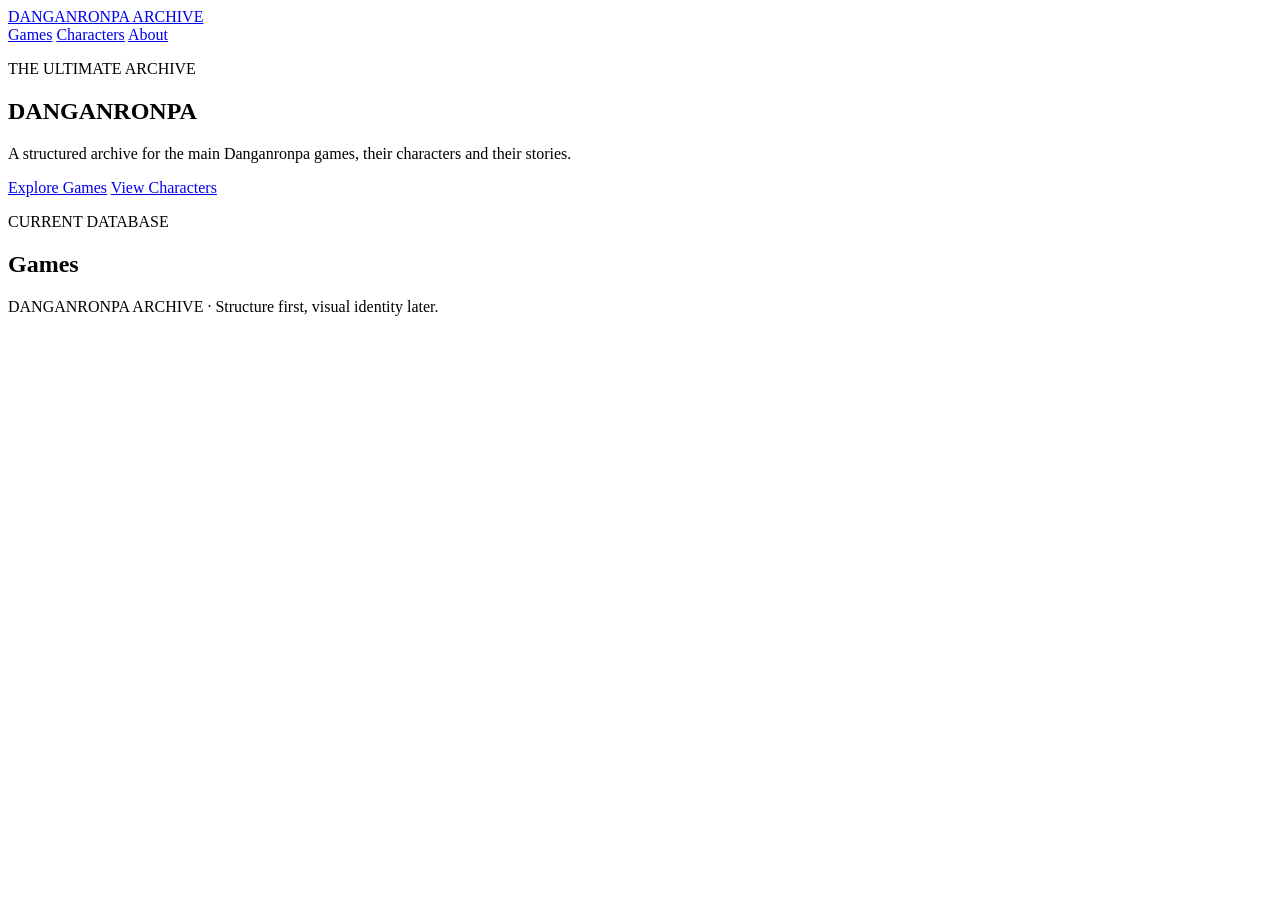
==== index.html @ 486ded21 "Build initial Danganronpa archive structure" ====
<!DOCTYPE html>
<html lang="en">
<head>
  <meta charset="UTF-8">
  <meta name="viewport" content="width=device-width, initial-scale=1.0">
  <meta name="description" content="Danganronpa archive — games, characters and story information.">
  <title>DANGANRONPA ARCHIVE</title>
  <link rel="stylesheet" href="assets/css/style.css">
</head>
<body>
  <header class="site-header">
    <a class="brand" href="index.html">DANGANRONPA <span>ARCHIVE</span></a>
    <nav>
      <a href="pages/games.html">Games</a>
      <a href="pages/characters.html">Characters</a>
      <a href="pages/about.html">About</a>
    </nav>
  </header>
  <main class="home">
    <section class="hero">
      <p class="eyebrow">THE ULTIMATE ARCHIVE</p>
      <h1>DANGANRONPA</h1>
      <p>A structured archive for the main Danganronpa games, their characters and their stories.</p>
      <div class="actions">
        <a class="button" href="pages/games.html">Explore Games</a>
        <a class="button button-secondary" href="pages/characters.html">View Characters</a>
      </div>
    </section>
    <section class="section">
      <div class="section-heading">
        <p class="eyebrow">CURRENT DATABASE</p>
        <h2>Games</h2>
      </div>
      <div id="game-list" class="card-grid"></div>
    </section>
  </main>
  <footer>DANGANRONPA ARCHIVE · Structure first, visual identity later.</footer>
  <script src="assets/js/app.js"></script>
</body>
</html>
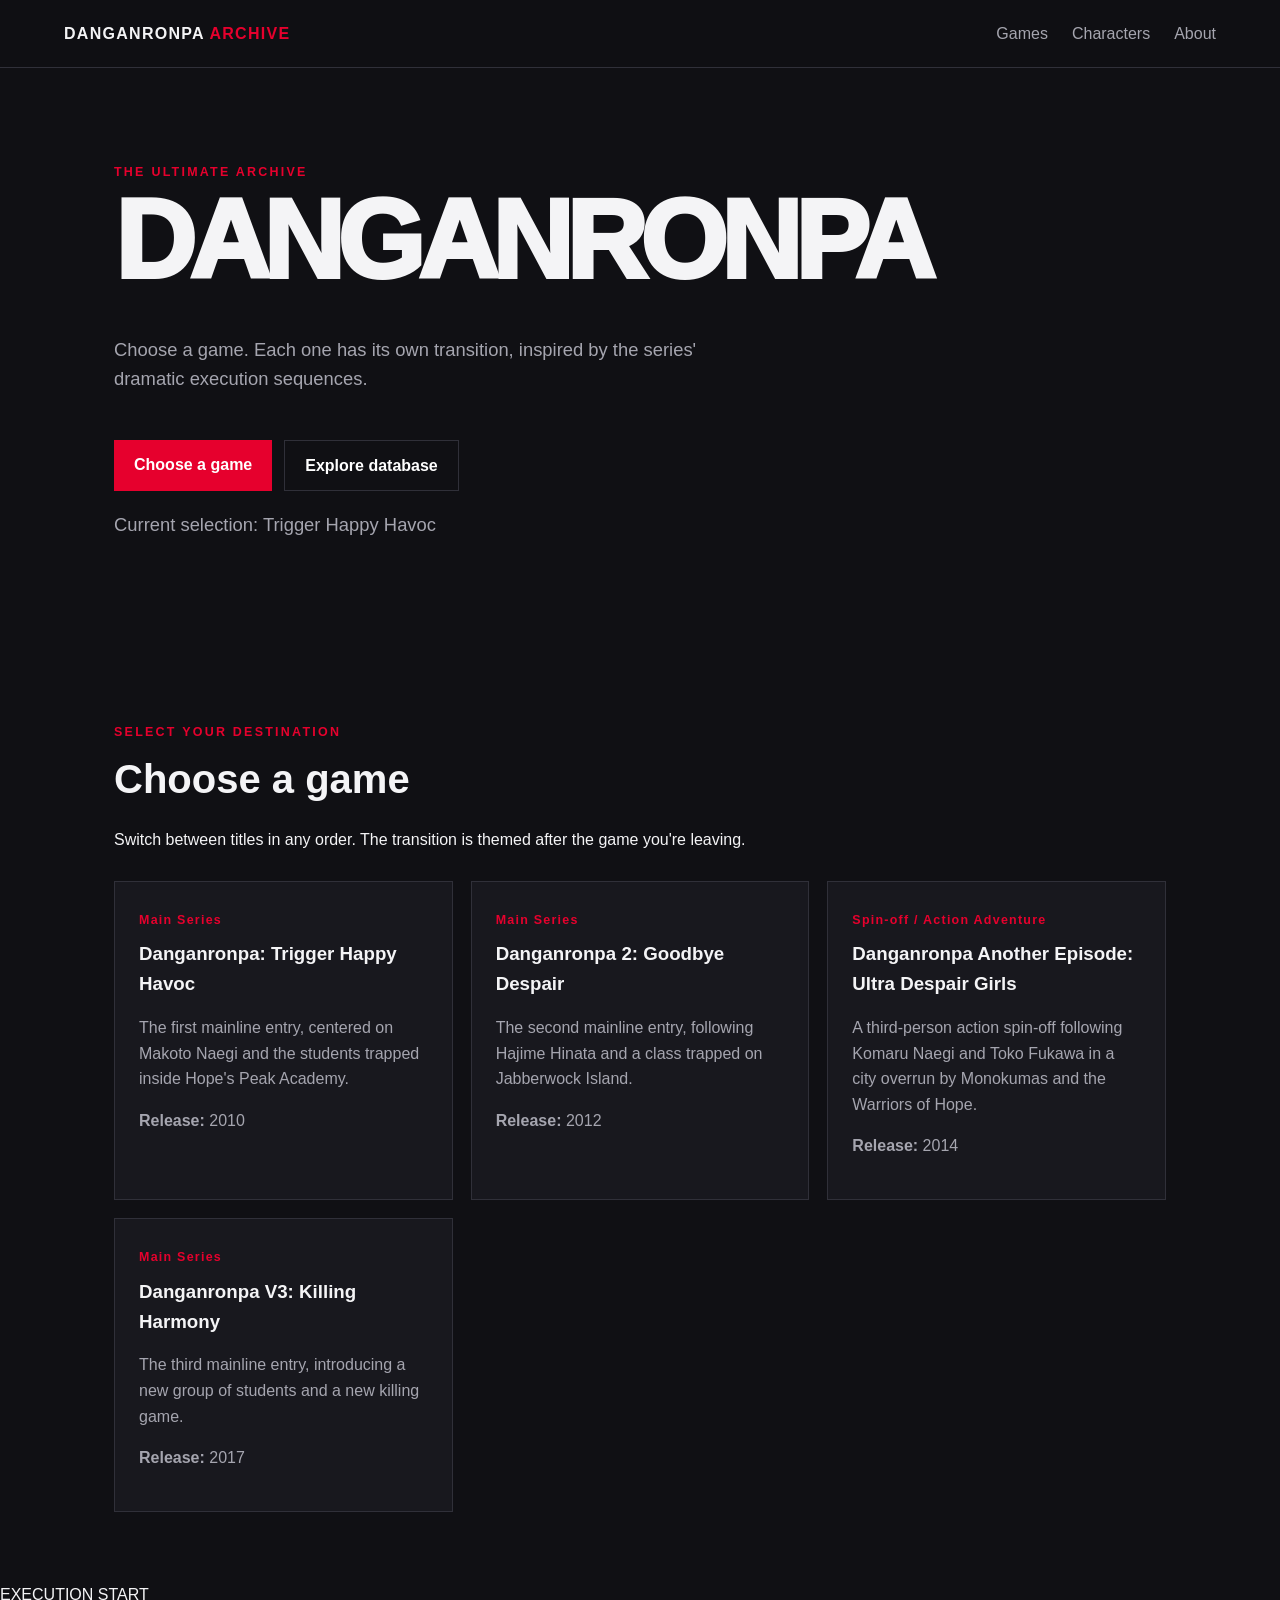
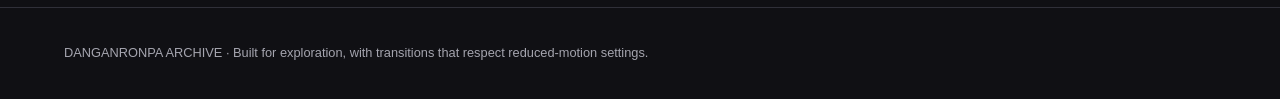
==== commit ed160234: "Add animated game transition stage" ====
--- a/index.html
+++ b/index.html
@@ -10,31 +10,37 @@
 <body>
   <header class="site-header">
     <a class="brand" href="index.html">DANGANRONPA <span>ARCHIVE</span></a>
-    <nav>
+    <nav aria-label="Main navigation">
       <a href="pages/games.html">Games</a>
       <a href="pages/characters.html">Characters</a>
       <a href="pages/about.html">About</a>
     </nav>
   </header>
   <main class="home">
-    <section class="hero">
-      <p class="eyebrow">THE ULTIMATE ARCHIVE</p>
-      <h1>DANGANRONPA</h1>
-      <p>A structured archive for the main Danganronpa games, their characters and their stories.</p>
+    <section class="hero" id="game-stage" aria-live="polite">
+      <p class="eyebrow" id="stage-eyebrow">THE ULTIMATE ARCHIVE</p>
+      <h1 id="stage-title">DANGANRONPA</h1>
+      <p id="stage-description">Choose a game. Each one has its own transition, inspired by the series' dramatic execution sequences.</p>
       <div class="actions">
-        <a class="button" href="pages/games.html">Explore Games</a>
-        <a class="button button-secondary" href="pages/characters.html">View Characters</a>
+        <a class="button" href="#game-selector">Choose a game</a>
+        <a class="button button-secondary" href="pages/games.html">Explore database</a>
       </div>
+      <p class="stage-hint" id="stage-hint">Current selection: Trigger Happy Havoc</p>
     </section>
-    <section class="section">
+    <section class="section" id="game-selector">
       <div class="section-heading">
-        <p class="eyebrow">CURRENT DATABASE</p>
-        <h2>Games</h2>
+        <p class="eyebrow">SELECT YOUR DESTINATION</p>
+        <h2>Choose a game</h2>
+        <p class="section-intro">Switch between titles in any order. The transition is themed after the game you're leaving.</p>
       </div>
       <div id="game-list" class="card-grid"></div>
     </section>
   </main>
-  <footer>DANGANRONPA ARCHIVE · Structure first, visual identity later.</footer>
+  <div class="transition-overlay" id="transition-overlay" aria-hidden="true">
+    <div class="transition-stamp" id="transition-stamp">EXECUTION START</div>
+    <div class="transition-fragments" aria-hidden="true"></div>
+  </div>
+  <footer>DANGANRONPA ARCHIVE · Built for exploration, with transitions that respect reduced-motion settings.</footer>
   <script src="assets/js/app.js"></script>
 </body>
 </html>
--- a/assets/css/style.css
+++ b/assets/css/style.css
@@ -0,0 +1 @@
+:root{--bg:#101014;--panel:#18181e;--text:#f4f4f6;--muted:#a5a5af;--accent:#e6002d;--border:#303039}*{box-sizing:border-box}body{margin:0;background:var(--bg);color:var(--text);font-family:Arial,Helvetica,sans-serif;line-height:1.6}.site-header{min-height:68px;padding:16px 5%;display:flex;align-items:center;justify-content:space-between;border-bottom:1px solid var(--border);position:sticky;top:0;background:rgba(16,16,20,.95);z-index:10}.brand{color:var(--text);font-weight:900;text-decoration:none;letter-spacing:.08em}.brand span{color:var(--accent)}nav{display:flex;gap:24px}nav a{color:var(--muted);text-decoration:none}nav a:hover{color:var(--text)}.home,.container{max-width:1180px;margin:auto;padding:0 5%}.hero{min-height:65vh;display:flex;flex-direction:column;justify-content:center;padding:80px 0}.hero h1,.page-heading h1{font-size:clamp(3rem,9vw,7rem);line-height:.9;margin:8px 0 24px;font-weight:950;letter-spacing:-.06em}.hero>p:not(.eyebrow){max-width:650px;color:var(--muted);font-size:1.15rem}.eyebrow{color:var(--accent);font-size:.78rem;font-weight:800;letter-spacing:.18em;margin:0}.actions{display:flex;gap:12px;flex-wrap:wrap;margin-top:28px}.button{display:inline-block;background:var(--accent);color:white;padding:12px 20px;text-decoration:none;font-weight:800}.button-secondary{background:transparent;border:1px solid var(--border)}.section{padding:70px 0}.section-heading{margin-bottom:28px}.section-heading h2{font-size:2.5rem;margin:4px 0}.page-heading{padding:90px 0 50px;border-bottom:1px solid var(--border);margin-bottom:40px}.page-heading p:last-child{max-width:700px;color:var(--muted)}.card-grid{display:grid;grid-template-columns:repeat(auto-fit,minmax(250px,1fr));gap:18px}.card{background:var(--panel);border:1px solid var(--border);padding:24px;min-height:190px}.card h3{margin:8px 0}.card .meta{color:var(--accent);font-size:.78rem;font-weight:800;letter-spacing:.1em}.card p{color:var(--muted)}footer{padding:35px 5%;border-top:1px solid var(--border);color:var(--muted);font-size:.8rem}@media(max-width:650px){.site-header{align-items:flex-start;gap:15px;flex-direction:column}nav{gap:15px}.hero{min-height:auto;padding:90px 0}.page-heading{padding-top:60px}}
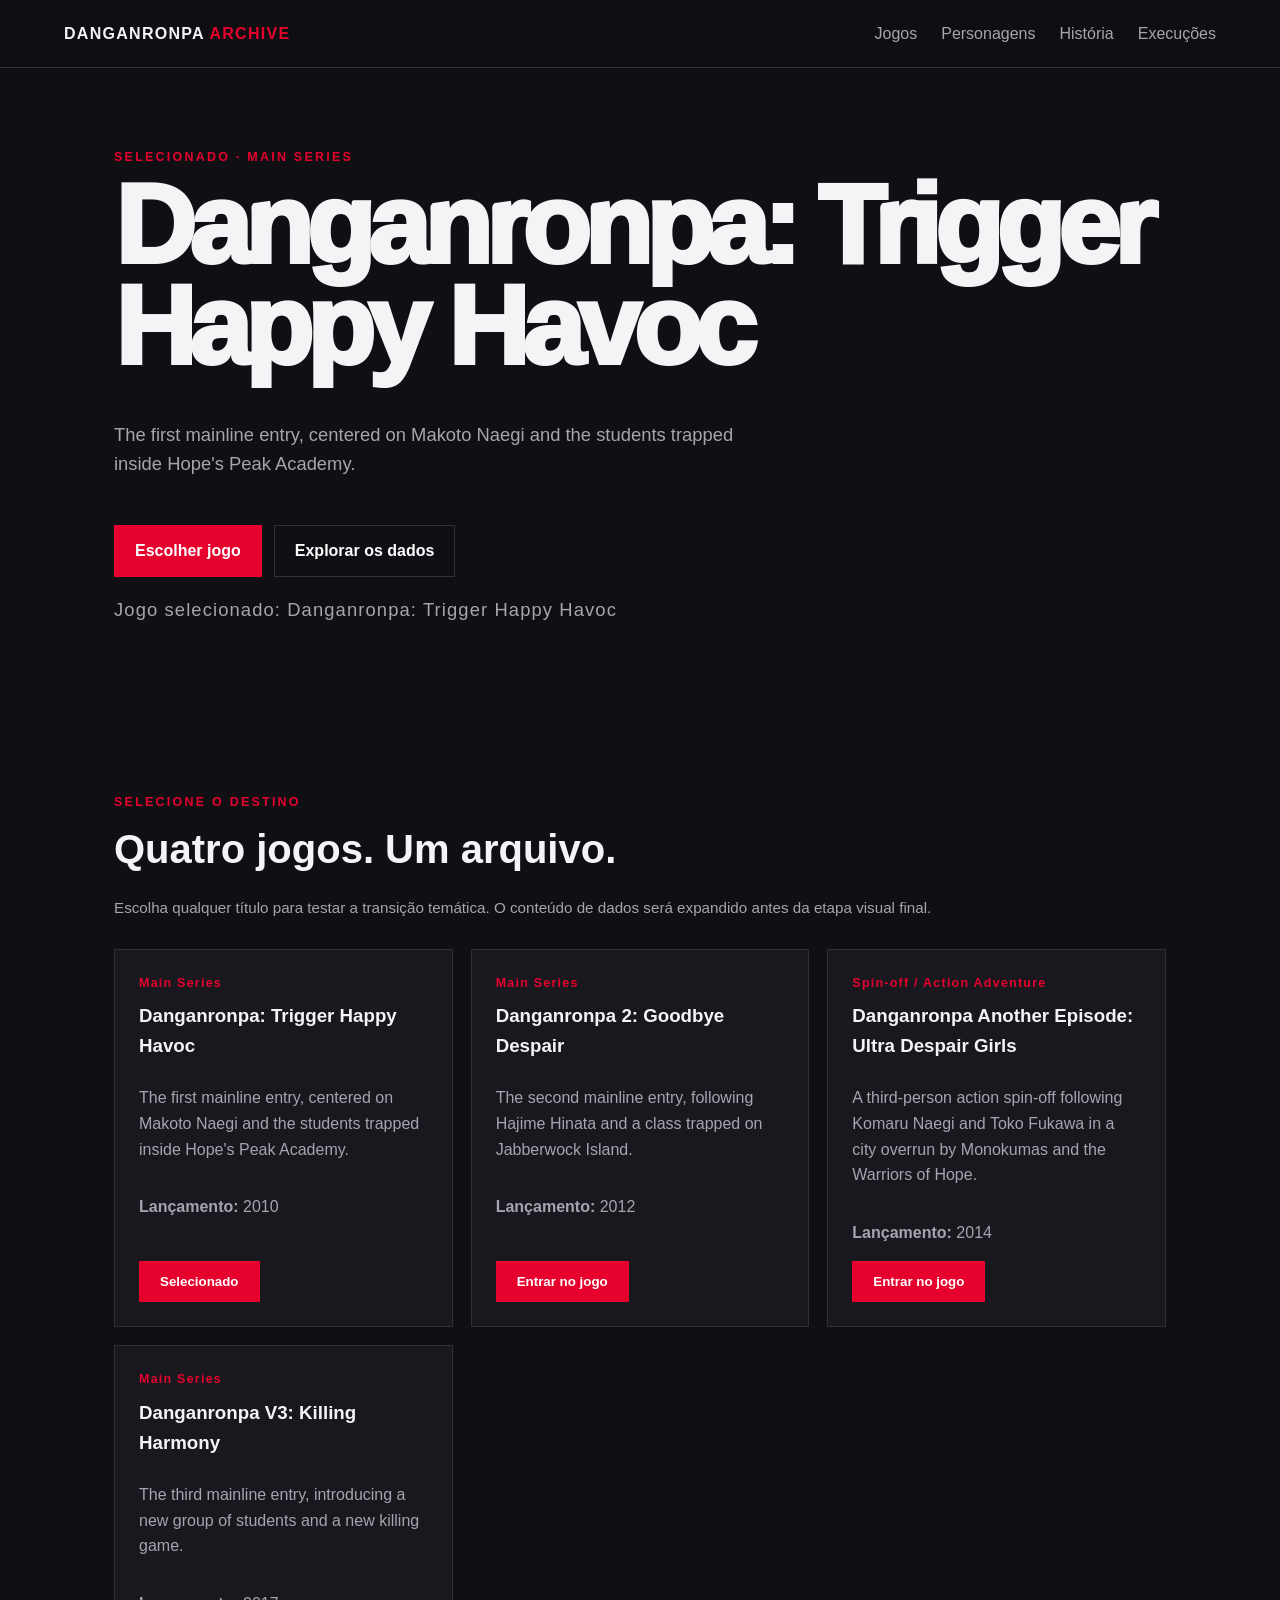
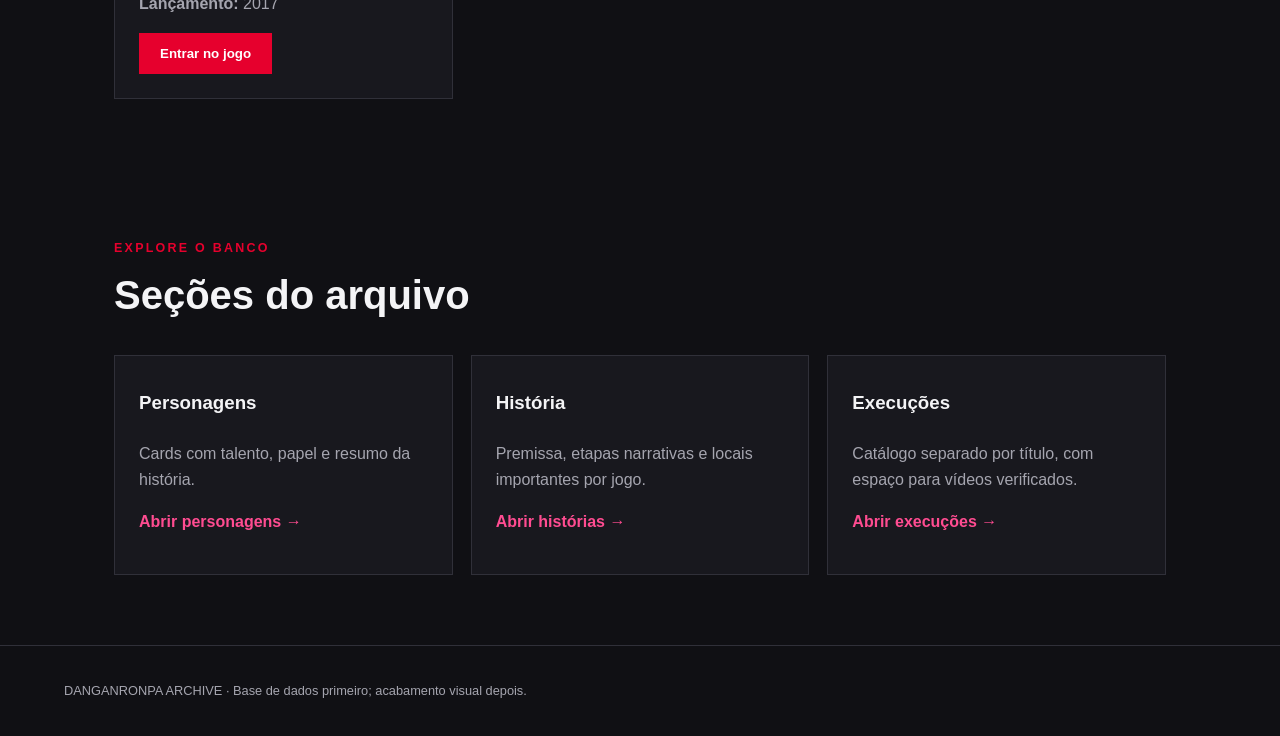
==== commit 5b25da79: "Connect four-game archive data pages" ====
--- a/index.html
+++ b/index.html
@@ -1,46 +1,6 @@
 <!DOCTYPE html>
-<html lang="en">
-<head>
-  <meta charset="UTF-8">
-  <meta name="viewport" content="width=device-width, initial-scale=1.0">
-  <meta name="description" content="Danganronpa archive — games, characters and story information.">
-  <title>DANGANRONPA ARCHIVE</title>
-  <link rel="stylesheet" href="assets/css/style.css">
-</head>
-<body>
-  <header class="site-header">
-    <a class="brand" href="index.html">DANGANRONPA <span>ARCHIVE</span></a>
-    <nav aria-label="Main navigation">
-      <a href="pages/games.html">Games</a>
-      <a href="pages/characters.html">Characters</a>
-      <a href="pages/about.html">About</a>
-    </nav>
-  </header>
-  <main class="home">
-    <section class="hero" id="game-stage" aria-live="polite">
-      <p class="eyebrow" id="stage-eyebrow">THE ULTIMATE ARCHIVE</p>
-      <h1 id="stage-title">DANGANRONPA</h1>
-      <p id="stage-description">Choose a game. Each one has its own transition, inspired by the series' dramatic execution sequences.</p>
-      <div class="actions">
-        <a class="button" href="#game-selector">Choose a game</a>
-        <a class="button button-secondary" href="pages/games.html">Explore database</a>
-      </div>
-      <p class="stage-hint" id="stage-hint">Current selection: Trigger Happy Havoc</p>
-    </section>
-    <section class="section" id="game-selector">
-      <div class="section-heading">
-        <p class="eyebrow">SELECT YOUR DESTINATION</p>
-        <h2>Choose a game</h2>
-        <p class="section-intro">Switch between titles in any order. The transition is themed after the game you're leaving.</p>
-      </div>
-      <div id="game-list" class="card-grid"></div>
-    </section>
-  </main>
-  <div class="transition-overlay" id="transition-overlay" aria-hidden="true">
-    <div class="transition-stamp" id="transition-stamp">EXECUTION START</div>
-    <div class="transition-fragments" aria-hidden="true"></div>
-  </div>
-  <footer>DANGANRONPA ARCHIVE · Built for exploration, with transitions that respect reduced-motion settings.</footer>
-  <script src="assets/js/app.js"></script>
-</body>
-</html>+<html lang="pt-BR">
+<head><meta charset="UTF-8"><meta name="viewport" content="width=device-width, initial-scale=1.0"><meta name="description" content="Arquivo de Danganronpa: jogos, personagens, histórias e execuções."><title>DANGANRONPA ARCHIVE</title><link rel="stylesheet" href="assets/css/style.css"></head>
+<body data-base=""><header class="site-header"><a class="brand" href="index.html">DANGANRONPA <span>ARCHIVE</span></a><nav aria-label="Navegação principal"><a href="pages/games.html">Jogos</a><a href="pages/characters.html">Personagens</a><a href="pages/story.html">História</a><a href="pages/executions.html">Execuções</a></nav></header>
+<main class="home"><section class="hero" id="game-stage" aria-live="polite"><p class="eyebrow" id="stage-eyebrow">O ARQUIVO DEFINITIVO</p><h1 id="stage-title">DANGANRONPA</h1><p id="stage-description">Escolha um jogo e explore os personagens, a história e as execuções dos quatro títulos do arquivo.</p><div class="actions"><a class="button" href="#game-selector">Escolher jogo</a><a class="button button-secondary" href="pages/games.html">Explorar os dados</a></div><p class="stage-hint" id="stage-hint">Jogo selecionado: Trigger Happy Havoc</p></section><section class="section" id="game-selector"><div class="section-heading"><p class="eyebrow">SELECIONE O DESTINO</p><h2>Quatro jogos. Um arquivo.</h2><p class="section-intro">Escolha qualquer título para testar a transição temática. O conteúdo de dados será expandido antes da etapa visual final.</p></div><div id="game-list" class="card-grid"></div></section><section class="section"><div class="section-heading"><p class="eyebrow">EXPLORE O BANCO</p><h2>Seções do arquivo</h2></div><div class="card-grid"><article class="card"><h3>Personagens</h3><p>Cards com talento, papel e resumo da história.</p><a class="text-link" href="pages/characters.html">Abrir personagens →</a></article><article class="card"><h3>História</h3><p>Premissa, etapas narrativas e locais importantes por jogo.</p><a class="text-link" href="pages/story.html">Abrir histórias →</a></article><article class="card"><h3>Execuções</h3><p>Catálogo separado por título, com espaço para vídeos verificados.</p><a class="text-link" href="pages/executions.html">Abrir execuções →</a></article></div></section></main>
+<div class="transition-overlay" id="transition-overlay" aria-hidden="true"><div class="transition-stamp" id="transition-stamp">EXECUTION START</div><div class="transition-fragments" aria-hidden="true"></div></div><footer>DANGANRONPA ARCHIVE · Base de dados primeiro; acabamento visual depois.</footer><script src="assets/js/app.js"></script></body></html>
--- a/assets/css/style.css
+++ b/assets/css/style.css
@@ -1 +1,4 @@
-:root{--bg:#101014;--panel:#18181e;--text:#f4f4f6;--muted:#a5a5af;--accent:#e6002d;--border:#303039}*{box-sizing:border-box}body{margin:0;background:var(--bg);color:var(--text);font-family:Arial,Helvetica,sans-serif;line-height:1.6}.site-header{min-height:68px;padding:16px 5%;display:flex;align-items:center;justify-content:space-between;border-bottom:1px solid var(--border);position:sticky;top:0;background:rgba(16,16,20,.95);z-index:10}.brand{color:var(--text);font-weight:900;text-decoration:none;letter-spacing:.08em}.brand span{color:var(--accent)}nav{display:flex;gap:24px}nav a{color:var(--muted);text-decoration:none}nav a:hover{color:var(--text)}.home,.container{max-width:1180px;margin:auto;padding:0 5%}.hero{min-height:65vh;display:flex;flex-direction:column;justify-content:center;padding:80px 0}.hero h1,.page-heading h1{font-size:clamp(3rem,9vw,7rem);line-height:.9;margin:8px 0 24px;font-weight:950;letter-spacing:-.06em}.hero>p:not(.eyebrow){max-width:650px;color:var(--muted);font-size:1.15rem}.eyebrow{color:var(--accent);font-size:.78rem;font-weight:800;letter-spacing:.18em;margin:0}.actions{display:flex;gap:12px;flex-wrap:wrap;margin-top:28px}.button{display:inline-block;background:var(--accent);color:white;padding:12px 20px;text-decoration:none;font-weight:800}.button-secondary{background:transparent;border:1px solid var(--border)}.section{padding:70px 0}.section-heading{margin-bottom:28px}.section-heading h2{font-size:2.5rem;margin:4px 0}.page-heading{padding:90px 0 50px;border-bottom:1px solid var(--border);margin-bottom:40px}.page-heading p:last-child{max-width:700px;color:var(--muted)}.card-grid{display:grid;grid-template-columns:repeat(auto-fit,minmax(250px,1fr));gap:18px}.card{background:var(--panel);border:1px solid var(--border);padding:24px;min-height:190px}.card h3{margin:8px 0}.card .meta{color:var(--accent);font-size:.78rem;font-weight:800;letter-spacing:.1em}.card p{color:var(--muted)}footer{padding:35px 5%;border-top:1px solid var(--border);color:var(--muted);font-size:.8rem}@media(max-width:650px){.site-header{align-items:flex-start;gap:15px;flex-direction:column}nav{gap:15px}.hero{min-height:auto;padding:90px 0}.page-heading{padding-top:60px}}+:root{--bg:#101014;--panel:#18181e;--text:#f4f4f6;--muted:#a5a5af;--accent:#e6002d;--border:#303039;--pink:#ff4c91;--cyan:#67e8f9}*{box-sizing:border-box}html{scroll-behavior:smooth}body{margin:0;background:var(--bg);color:var(--text);font-family:Arial,Helvetica,sans-serif;line-height:1.6;overflow-x:hidden}.site-header{min-height:68px;padding:16px 5%;display:flex;align-items:center;justify-content:space-between;border-bottom:1px solid var(--border);position:sticky;top:0;background:rgba(16,16,20,.95);z-index:10;backdrop-filter:blur(12px)}.brand{color:var(--text);font-weight:900;text-decoration:none;letter-spacing:.08em}.brand span{color:var(--accent)}nav{display:flex;gap:24px}nav a{color:var(--muted);text-decoration:none}nav a:hover{color:var(--text)}.home,.container{max-width:1180px;margin:auto;padding:0 5%}.hero{min-height:65vh;display:flex;flex-direction:column;justify-content:center;padding:80px 0;position:relative;transform-origin:center;will-change:transform,opacity,filter}.hero h1,.page-heading h1{font-size:clamp(3rem,9vw,7rem);line-height:.9;margin:8px 0 24px;font-weight:950;letter-spacing:-.06em}.hero>p:not(.eyebrow){max-width:650px;color:var(--muted);font-size:1.15rem}.eyebrow{color:var(--accent);font-size:.78rem;font-weight:800;letter-spacing:.18em;margin:0}.actions{display:flex;gap:12px;flex-wrap:wrap;margin-top:28px}.button{display:inline-block;background:var(--accent);color:white;padding:12px 20px;text-decoration:none;font-weight:800;border:1px solid transparent;cursor:pointer}.button:hover{filter:brightness(1.15);transform:translateY(-1px)}.button-secondary{background:transparent;border-color:var(--border)}.section{padding:70px 0}.section-heading{margin-bottom:28px}.section-heading h2{font-size:2.5rem;margin:4px 0}.section-intro,.stage-hint{color:var(--muted);font-size:.95rem}.stage-hint{font-size:.8rem;letter-spacing:.06em}.card-grid{display:grid;grid-template-columns:repeat(auto-fit,minmax(250px,1fr));gap:18px}.card{background:var(--panel);border:1px solid var(--border);padding:24px;min-height:220px;display:flex;flex-direction:column;align-items:flex-start;transition:border-color .2s,transform .2s}.card:hover{border-color:var(--accent);transform:translateY(-3px)}.card h3{margin:8px 0}.card .meta{color:var(--accent);font-size:.78rem;font-weight:800;letter-spacing:.1em}.card p{color:var(--muted)}.card .card-action{margin-top:auto}.page-heading{padding:90px 0 50px;border-bottom:1px solid var(--border);margin-bottom:40px}.page-heading p:last-child{max-width:700px;color:var(--muted)}footer{padding:35px 5%;border-top:1px solid var(--border);color:var(--muted);font-size:.8rem}.transition-overlay{position:fixed;inset:0;z-index:1000;display:grid;place-items:center;background:#09090c;opacity:0;visibility:hidden;pointer-events:none;overflow:hidden}.transition-overlay.is-active{visibility:visible;pointer-events:auto;animation:overlay-in .22s ease-out forwards}.transition-stamp{position:relative;z-index:2;color:#fff;font-size:clamp(1.5rem,6vw,4.8rem);font-weight:1000;letter-spacing:.08em;text-align:center;text-transform:uppercase;text-shadow:5px 5px 0 var(--accent);padding:1rem}.transition-fragments{position:absolute;inset:-10%;opacity:.7;background:repeating-linear-gradient(135deg,transparent 0 28px,rgba(230,0,45,.5) 29px 32px,transparent 33px 55px)}.transition-overlay.effect-crush{background:repeating-linear-gradient(0deg,#09090c 0 12%,#d9002b 12.5% 13%,#09090c 13.5% 30%)}.effect-crush .transition-stamp{animation:stamp-pulse .5s steps(2,end) infinite}.effect-crush .transition-fragments{animation:crush-bars .85s cubic-bezier(.7,0,.9,.2) forwards}.effect-explode{background:radial-gradient(circle at center,#fff 0,#ffcfdf 4%,#e6002d 12%,#09090c 48%)}.effect-explode .transition-stamp{animation:flash-stamp .65s steps(2,end) infinite}.effect-explode .transition-fragments{background:radial-gradient(circle at 20% 25%,#fff 0 2px,transparent 4px),radial-gradient(circle at 75% 40%,#ff4c91 0 4px,transparent 7px),radial-gradient(circle at 55% 75%,#fff 0 3px,transparent 6px);background-size:90px 90px,130px 130px,70px 70px;animation:burst .9s ease-in forwards}.effect-glitch{background:#101014;animation:glitch-bg .12s steps(2,end) infinite}.effect-glitch .transition-stamp{color:var(--cyan);text-shadow:5px 0 var(--accent),-5px 0 #fff;animation:glitch-text .14s steps(2,end) infinite}.effect-glitch .transition-fragments{background:repeating-linear-gradient(0deg,transparent 0 7px,rgba(103,232,249,.45) 8px 10px,transparent 11px 19px);animation:glitch-scan .7s linear forwards}.effect-shatter{background:#f4f4f6}.effect-shatter .transition-stamp{color:#101014;text-shadow:5px 5px 0 var(--pink);animation:shatter-stamp .75s ease-in forwards}.effect-shatter .transition-fragments{background:linear-gradient(35deg,transparent 48%,#101014 49% 50%,transparent 51%),linear-gradient(145deg,transparent 48%,#e6002d 49% 50%,transparent 51%);background-size:70px 70px,95px 95px;animation:shatter-lines .75s ease-in forwards}.is-leaving-crush{animation:stage-crush .7s cubic-bezier(.8,0,.95,.4) forwards}.is-leaving-explode{animation:stage-explode .65s ease-in forwards}.is-leaving-glitch{animation:stage-glitch .55s steps(5,end) forwards}.is-leaving-shatter{animation:stage-shatter .65s ease-in forwards}@keyframes overlay-in{to{opacity:1}}@keyframes stamp-pulse{50%{transform:scaleX(1.08);filter:contrast(2)}}@keyframes crush-bars{to{transform:scaleY(.02);filter:contrast(3);opacity:.15}}@keyframes burst{to{transform:scale(2.4) rotate(25deg);opacity:0}}@keyframes flash-stamp{50%{opacity:.15;transform:scale(1.12)}}@keyframes glitch-bg{50%{background:#21000a;transform:translateX(3px)}}@keyframes glitch-text{50%{transform:translateX(-8px) skewX(15deg);opacity:.55}}@keyframes glitch-scan{to{transform:translateY(100%);opacity:0}}@keyframes shatter-stamp{to{transform:scale(1.8) rotate(-8deg);opacity:0;filter:blur(8px)}}@keyframes shatter-lines{to{transform:scale(1.8) rotate(10deg);opacity:0}}@keyframes stage-crush{to{transform:scaleY(.02);opacity:0;filter:contrast(3)}}@keyframes stage-explode{to{transform:scale(1.15) rotate(2deg);opacity:0;filter:brightness(4) blur(8px)}}@keyframes stage-glitch{to{transform:translateX(30px) skewX(12deg);opacity:0;filter:hue-rotate(90deg)}}@keyframes stage-shatter{to{transform:scale(.92) rotate(-2deg);opacity:0;filter:blur(10px) contrast(2)}}@media(prefers-reduced-motion:reduce){html{scroll-behavior:auto}*,*::before,*::after{animation-duration:.01ms!important;animation-iteration-count:1!important;transition-duration:.01ms!important}}@media(max-width:650px){.site-header{align-items:flex-start;gap:15px;flex-direction:column}nav{gap:15px;flex-wrap:wrap}.hero{min-height:auto;padding:90px 0}.page-heading{padding-top:60px}.card{min-height:0}}
+/* Estrutura de dados: cards, história e execuções */
+.filter-row{display:flex;flex-wrap:wrap;gap:8px;margin:0 0 24px}.filter-row .button{font-size:.86rem}.filter-row .is-selected{outline:2px solid var(--pink);outline-offset:2px}
+.character-card{position:relative;overflow:hidden}.character-art-placeholder{width:74px;height:74px;display:grid;place-items:center;margin-bottom:16px;border:1px solid var(--accent);background:linear-gradient(135deg,#29000b,#24242d);color:white;font-size:1.45rem;font-weight:900;letter-spacing:.08em}.character-card .talent{margin-top:0}.character-card details{margin-top:auto;padding-top:12px;width:100%;color:var(--text)}.character-card summary{cursor:pointer;color:var(--pink);font-weight:700}.spoiler-note,.media-pending{padding:10px 12px;border-left:3px solid var(--pink);background:#21151c;color:#d6c5ce!important;font-size:.88rem}.stack-list{display:grid;gap:26px;padding-bottom:70px}.data-section{padding:30px 0 38px;border-bottom:1px solid var(--border);scroll-margin-top:100px}.data-section h2{font-size:clamp(1.7rem,4vw,2.6rem);margin:8px 0 16px}.data-section>p{max-width:850px;color:var(--muted)}.story-premise{font-size:1.08rem;color:var(--text)!important}.chapter-grid,.execution-grid{display:grid;grid-template-columns:repeat(auto-fit,minmax(220px,1fr));gap:14px;margin:18px 0 28px}.chapter-card{padding:20px;background:var(--panel);border:1px solid var(--border)}.chapter-card h3,.chapter-card h4{margin:8px 0}.chapter-card p{color:var(--muted)}.location-list{display:flex;flex-wrap:wrap;gap:8px 28px;color:var(--muted)}.text-link,.card-links a{color:var(--pink);font-weight:700;text-decoration:none}.text-link:hover,.card-links a:hover{text-decoration:underline}.load-error{padding:18px;border:1px solid var(--accent);color:#fff}.execution-card{min-height:230px}.media-pending{margin-top:auto}
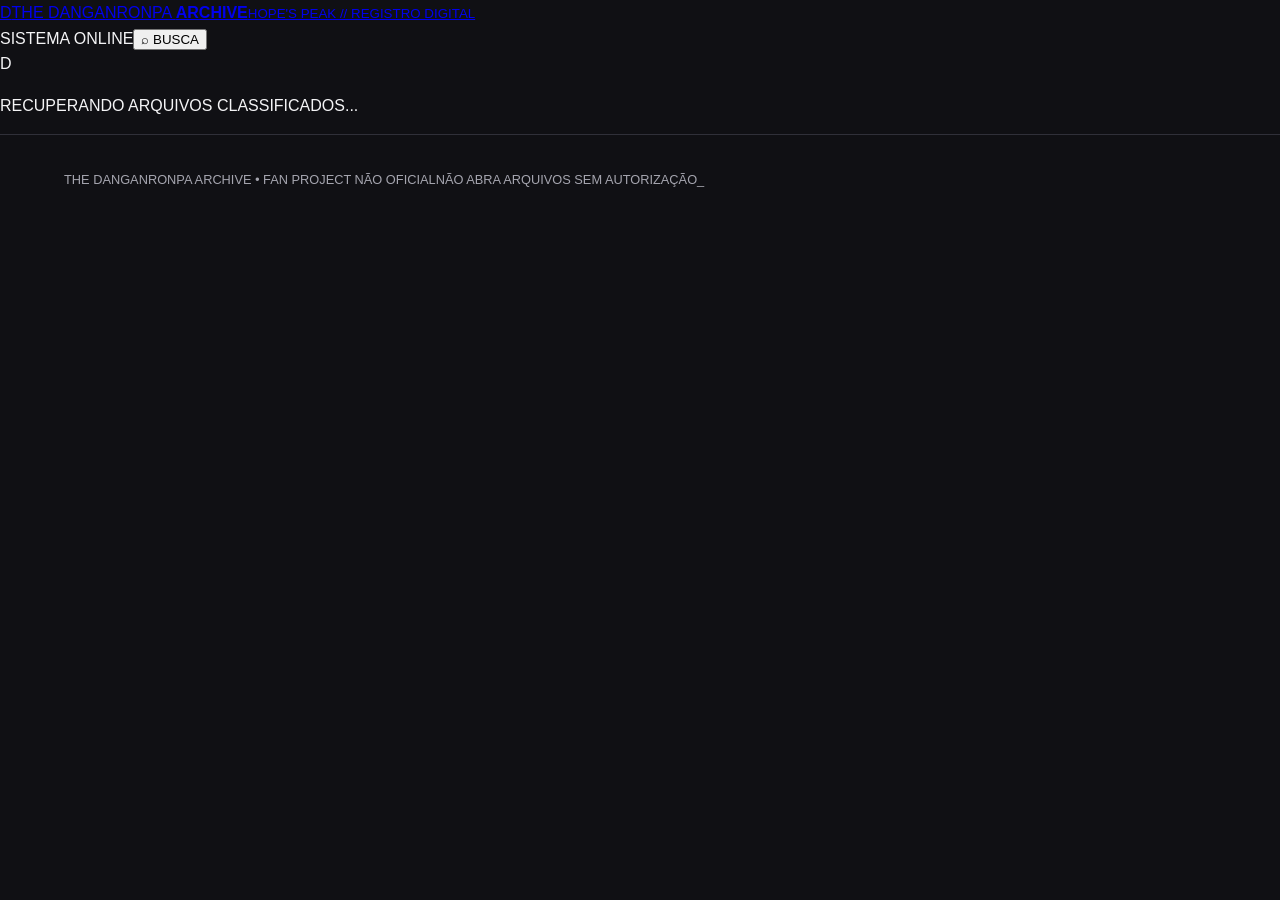
==== commit faa24ab3: "Rebuild Danganronpa Archive experience" ====
--- a/index.html
+++ b/index.html
@@ -1,6 +1,3 @@
-<!DOCTYPE html>
-<html lang="pt-BR">
-<head><meta charset="UTF-8"><meta name="viewport" content="width=device-width, initial-scale=1.0"><meta name="description" content="Arquivo de Danganronpa: jogos, personagens, histórias e execuções."><title>DANGANRONPA ARCHIVE</title><link rel="stylesheet" href="assets/css/style.css"></head>
-<body data-base=""><header class="site-header"><a class="brand" href="index.html">DANGANRONPA <span>ARCHIVE</span></a><nav aria-label="Navegação principal"><a href="pages/games.html">Jogos</a><a href="pages/characters.html">Personagens</a><a href="pages/story.html">História</a><a href="pages/executions.html">Execuções</a></nav></header>
-<main class="home"><section class="hero" id="game-stage" aria-live="polite"><p class="eyebrow" id="stage-eyebrow">O ARQUIVO DEFINITIVO</p><h1 id="stage-title">DANGANRONPA</h1><p id="stage-description">Escolha um jogo e explore os personagens, a história e as execuções dos quatro títulos do arquivo.</p><div class="actions"><a class="button" href="#game-selector">Escolher jogo</a><a class="button button-secondary" href="pages/games.html">Explorar os dados</a></div><p class="stage-hint" id="stage-hint">Jogo selecionado: Trigger Happy Havoc</p></section><section class="section" id="game-selector"><div class="section-heading"><p class="eyebrow">SELECIONE O DESTINO</p><h2>Quatro jogos. Um arquivo.</h2><p class="section-intro">Escolha qualquer título para testar a transição temática. O conteúdo de dados será expandido antes da etapa visual final.</p></div><div id="game-list" class="card-grid"></div></section><section class="section"><div class="section-heading"><p class="eyebrow">EXPLORE O BANCO</p><h2>Seções do arquivo</h2></div><div class="card-grid"><article class="card"><h3>Personagens</h3><p>Cards com talento, papel e resumo da história.</p><a class="text-link" href="pages/characters.html">Abrir personagens →</a></article><article class="card"><h3>História</h3><p>Premissa, etapas narrativas e locais importantes por jogo.</p><a class="text-link" href="pages/story.html">Abrir histórias →</a></article><article class="card"><h3>Execuções</h3><p>Catálogo separado por título, com espaço para vídeos verificados.</p><a class="text-link" href="pages/executions.html">Abrir execuções →</a></article></div></section></main>
-<div class="transition-overlay" id="transition-overlay" aria-hidden="true"><div class="transition-stamp" id="transition-stamp">EXECUTION START</div><div class="transition-fragments" aria-hidden="true"></div></div><footer>DANGANRONPA ARCHIVE · Base de dados primeiro; acabamento visual depois.</footer><script src="assets/js/app.js"></script></body></html>+<!doctype html>
+<html lang="pt-BR"><head><meta charset="utf-8"><meta name="viewport" content="width=device-width,initial-scale=1"><meta name="theme-color" content="#111116"><meta name="description" content="Entre no arquivo confidencial de Danganronpa. Explore jogos, personagens e casos."><title>THE DANGANRONPA ARCHIVE</title><link rel="preconnect" href="https://fonts.googleapis.com"><link href="https://fonts.googleapis.com/css2?family=Barlow+Condensed:wght@500;600;700;800;900&family=IBM+Plex+Mono:wght@400;500;600&family=Inter:wght@400;500;600;700;800&display=swap" rel="stylesheet"><link rel="stylesheet" href="assets/css/style.css"><script defer src="assets/js/app.js"></script></head>
+<body><div class="scanlines" aria-hidden="true"></div><header class="topbar"><a class="wordmark" href="#home"><span class="wordmark-symbol">D</span><span>THE DANGANRONPA <b>ARCHIVE</b><small>HOPE'S PEAK // REGISTRO DIGITAL</small></span></a><div class="topbar-right"><span class="status-dot"></span><span class="mono status-label">SISTEMA ONLINE</span><button id="global-search-open" class="icon-button" aria-label="Abrir busca global">⌕ <span>BUSCA</span></button></div></header><main id="app" tabindex="-1"><section class="loading-screen"><span class="loader-mark">D</span><p class="mono">RECUPERANDO ARQUIVOS CLASSIFICADOS...</p></section></main><footer class="site-footer"><span>THE DANGANRONPA ARCHIVE <i>•</i> FAN PROJECT NÃO OFICIAL</span><span class="mono">NÃO ABRA ARQUIVOS SEM AUTORIZAÇÃO_</span></footer><dialog id="search-dialog" class="search-dialog"><form method="dialog" class="search-head"><label for="global-search" class="mono">PESQUISA NO ARQUIVO</label><button class="icon-button close-dialog" aria-label="Fechar busca">✕</button></form><input id="global-search" type="search" placeholder="Nome, talento, jogo, palavra-chave..." autocomplete="off"><div id="search-results" class="search-results"><p class="muted">Digite para localizar arquivos.</p></div></dialog><dialog id="detail-dialog" class="detail-dialog"><button class="icon-button detail-close" aria-label="Fechar dossiê">✕</button><div id="detail-content"></div></dialog></body></html>
--- a/assets/css/style.css
+++ b/assets/css/style.css
@@ -2,3 +2,10 @@
 /* Estrutura de dados: cards, história e execuções */
 .filter-row{display:flex;flex-wrap:wrap;gap:8px;margin:0 0 24px}.filter-row .button{font-size:.86rem}.filter-row .is-selected{outline:2px solid var(--pink);outline-offset:2px}
 .character-card{position:relative;overflow:hidden}.character-art-placeholder{width:74px;height:74px;display:grid;place-items:center;margin-bottom:16px;border:1px solid var(--accent);background:linear-gradient(135deg,#29000b,#24242d);color:white;font-size:1.45rem;font-weight:900;letter-spacing:.08em}.character-card .talent{margin-top:0}.character-card details{margin-top:auto;padding-top:12px;width:100%;color:var(--text)}.character-card summary{cursor:pointer;color:var(--pink);font-weight:700}.spoiler-note,.media-pending{padding:10px 12px;border-left:3px solid var(--pink);background:#21151c;color:#d6c5ce!important;font-size:.88rem}.stack-list{display:grid;gap:26px;padding-bottom:70px}.data-section{padding:30px 0 38px;border-bottom:1px solid var(--border);scroll-margin-top:100px}.data-section h2{font-size:clamp(1.7rem,4vw,2.6rem);margin:8px 0 16px}.data-section>p{max-width:850px;color:var(--muted)}.story-premise{font-size:1.08rem;color:var(--text)!important}.chapter-grid,.execution-grid{display:grid;grid-template-columns:repeat(auto-fit,minmax(220px,1fr));gap:14px;margin:18px 0 28px}.chapter-card{padding:20px;background:var(--panel);border:1px solid var(--border)}.chapter-card h3,.chapter-card h4{margin:8px 0}.chapter-card p{color:var(--muted)}.location-list{display:flex;flex-wrap:wrap;gap:8px 28px;color:var(--muted)}.text-link,.card-links a{color:var(--pink);font-weight:700;text-decoration:none}.text-link:hover,.card-links a:hover{text-decoration:underline}.load-error{padding:18px;border:1px solid var(--accent);color:#fff}.execution-card{min-height:230px}.media-pending{margin-top:auto}
+
+/* Character portrait backgrounds */
+.character-art{height:260px;position:relative;display:flex;align-items:flex-end;justify-content:flex-start;background-color:#22222b;background-size:cover;background-position:center 18%;border-radius:10px 10px 0 0;overflow:hidden;margin:-1px -1px 14px}
+.character-art-placeholder{position:absolute;left:12px;bottom:10px;font-size:1.25rem;font-weight:900;color:#fff;text-shadow:0 2px 8px #000,0 0 3px #000;background:rgba(15,15,20,.62);border:1px solid rgba(255,255,255,.22);border-radius:8px;padding:4px 9px}
+.character-card{overflow:hidden;padding-top:0}.character-role{color:var(--muted);font-size:.92rem}.character-art[style*="Special:FilePath"]{background-repeat:no-repeat}
+
+.execution-video{width:100%;max-width:900px;margin:20px 0 28px;}.execution-video iframe{display:block;width:100%;aspect-ratio:16/9;height:auto;border:1px solid var(--border);border-radius:12px;background:#08080b}.execution-video .spoiler-note{font-size:.85rem}
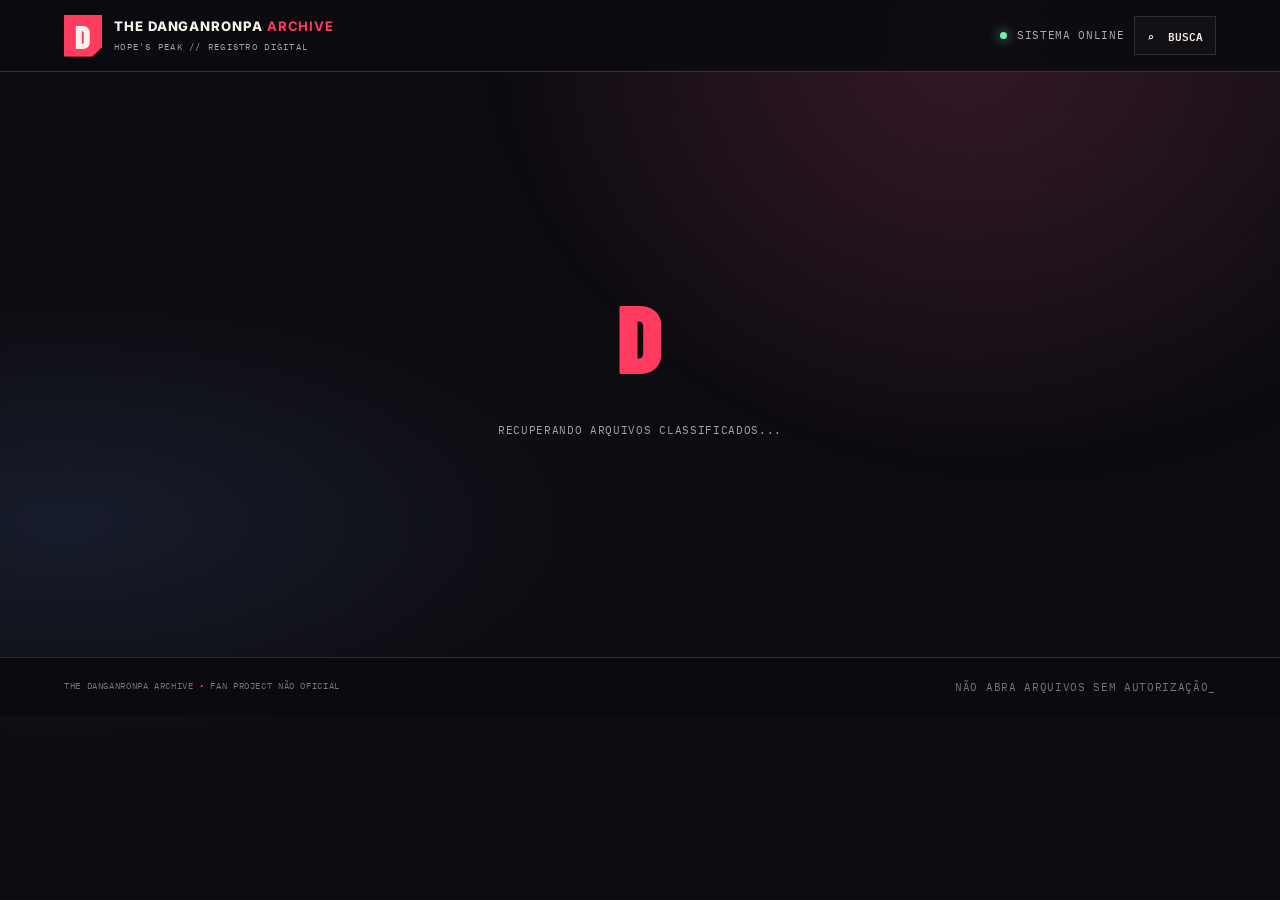
==== commit 144f5f7c: "Atualizar metadados e identidade do arquivo" ====
--- a/index.html
+++ b/index.html
@@ -1,3 +1,3 @@
 <!doctype html>
-<html lang="pt-BR"><head><meta charset="utf-8"><meta name="viewport" content="width=device-width,initial-scale=1"><meta name="theme-color" content="#111116"><meta name="description" content="Entre no arquivo confidencial de Danganronpa. Explore jogos, personagens e casos."><title>THE DANGANRONPA ARCHIVE</title><link rel="preconnect" href="https://fonts.googleapis.com"><link href="https://fonts.googleapis.com/css2?family=Barlow+Condensed:wght@500;600;700;800;900&family=IBM+Plex+Mono:wght@400;500;600&family=Inter:wght@400;500;600;700;800&display=swap" rel="stylesheet"><link rel="stylesheet" href="assets/css/style.css"><script defer src="assets/js/app.js"></script></head>
+<html lang="pt-BR"><head><meta charset="utf-8"><meta name="viewport" content="width=device-width,initial-scale=1"><meta name="theme-color" content="#0c0b10"><meta property="og:title" content="THE DANGANRONPA ARCHIVE"><meta property="og:description" content="Quatro jogos. Um arquivo confidencial. Explore personagens e histórias."><meta name="description" content="Um arquivo de fã dedicado aos jogos Danganronpa: personagens, histórias e registros separados por jogo."><title>THE DANGANRONPA ARCHIVE</title><link rel="preconnect" href="https://fonts.googleapis.com"><link href="https://fonts.googleapis.com/css2?family=Barlow+Condensed:wght@500;600;700;800;900&family=IBM+Plex+Mono:wght@400;500;600&family=Inter:wght@400;500;600;700;800&display=swap" rel="stylesheet"><link rel="stylesheet" href="assets/css/style.css"><script defer src="assets/js/app.js"></script></head>
 <body><div class="scanlines" aria-hidden="true"></div><header class="topbar"><a class="wordmark" href="#home"><span class="wordmark-symbol">D</span><span>THE DANGANRONPA <b>ARCHIVE</b><small>HOPE'S PEAK // REGISTRO DIGITAL</small></span></a><div class="topbar-right"><span class="status-dot"></span><span class="mono status-label">SISTEMA ONLINE</span><button id="global-search-open" class="icon-button" aria-label="Abrir busca global">⌕ <span>BUSCA</span></button></div></header><main id="app" tabindex="-1"><section class="loading-screen"><span class="loader-mark">D</span><p class="mono">RECUPERANDO ARQUIVOS CLASSIFICADOS...</p></section></main><footer class="site-footer"><span>THE DANGANRONPA ARCHIVE <i>•</i> FAN PROJECT NÃO OFICIAL</span><span class="mono">NÃO ABRA ARQUIVOS SEM AUTORIZAÇÃO_</span></footer><dialog id="search-dialog" class="search-dialog"><form method="dialog" class="search-head"><label for="global-search" class="mono">PESQUISA NO ARQUIVO</label><button class="icon-button close-dialog" aria-label="Fechar busca">✕</button></form><input id="global-search" type="search" placeholder="Nome, talento, jogo, palavra-chave..." autocomplete="off"><div id="search-results" class="search-results"><p class="muted">Digite para localizar arquivos.</p></div></dialog><dialog id="detail-dialog" class="detail-dialog"><button class="icon-button detail-close" aria-label="Fechar dossiê">✕</button><div id="detail-content"></div></dialog></body></html>
--- a/assets/css/style.css
+++ b/assets/css/style.css
@@ -1,11 +1,190 @@
-:root{--bg:#101014;--panel:#18181e;--text:#f4f4f6;--muted:#a5a5af;--accent:#e6002d;--border:#303039;--pink:#ff4c91;--cyan:#67e8f9}*{box-sizing:border-box}html{scroll-behavior:smooth}body{margin:0;background:var(--bg);color:var(--text);font-family:Arial,Helvetica,sans-serif;line-height:1.6;overflow-x:hidden}.site-header{min-height:68px;padding:16px 5%;display:flex;align-items:center;justify-content:space-between;border-bottom:1px solid var(--border);position:sticky;top:0;background:rgba(16,16,20,.95);z-index:10;backdrop-filter:blur(12px)}.brand{color:var(--text);font-weight:900;text-decoration:none;letter-spacing:.08em}.brand span{color:var(--accent)}nav{display:flex;gap:24px}nav a{color:var(--muted);text-decoration:none}nav a:hover{color:var(--text)}.home,.container{max-width:1180px;margin:auto;padding:0 5%}.hero{min-height:65vh;display:flex;flex-direction:column;justify-content:center;padding:80px 0;position:relative;transform-origin:center;will-change:transform,opacity,filter}.hero h1,.page-heading h1{font-size:clamp(3rem,9vw,7rem);line-height:.9;margin:8px 0 24px;font-weight:950;letter-spacing:-.06em}.hero>p:not(.eyebrow){max-width:650px;color:var(--muted);font-size:1.15rem}.eyebrow{color:var(--accent);font-size:.78rem;font-weight:800;letter-spacing:.18em;margin:0}.actions{display:flex;gap:12px;flex-wrap:wrap;margin-top:28px}.button{display:inline-block;background:var(--accent);color:white;padding:12px 20px;text-decoration:none;font-weight:800;border:1px solid transparent;cursor:pointer}.button:hover{filter:brightness(1.15);transform:translateY(-1px)}.button-secondary{background:transparent;border-color:var(--border)}.section{padding:70px 0}.section-heading{margin-bottom:28px}.section-heading h2{font-size:2.5rem;margin:4px 0}.section-intro,.stage-hint{color:var(--muted);font-size:.95rem}.stage-hint{font-size:.8rem;letter-spacing:.06em}.card-grid{display:grid;grid-template-columns:repeat(auto-fit,minmax(250px,1fr));gap:18px}.card{background:var(--panel);border:1px solid var(--border);padding:24px;min-height:220px;display:flex;flex-direction:column;align-items:flex-start;transition:border-color .2s,transform .2s}.card:hover{border-color:var(--accent);transform:translateY(-3px)}.card h3{margin:8px 0}.card .meta{color:var(--accent);font-size:.78rem;font-weight:800;letter-spacing:.1em}.card p{color:var(--muted)}.card .card-action{margin-top:auto}.page-heading{padding:90px 0 50px;border-bottom:1px solid var(--border);margin-bottom:40px}.page-heading p:last-child{max-width:700px;color:var(--muted)}footer{padding:35px 5%;border-top:1px solid var(--border);color:var(--muted);font-size:.8rem}.transition-overlay{position:fixed;inset:0;z-index:1000;display:grid;place-items:center;background:#09090c;opacity:0;visibility:hidden;pointer-events:none;overflow:hidden}.transition-overlay.is-active{visibility:visible;pointer-events:auto;animation:overlay-in .22s ease-out forwards}.transition-stamp{position:relative;z-index:2;color:#fff;font-size:clamp(1.5rem,6vw,4.8rem);font-weight:1000;letter-spacing:.08em;text-align:center;text-transform:uppercase;text-shadow:5px 5px 0 var(--accent);padding:1rem}.transition-fragments{position:absolute;inset:-10%;opacity:.7;background:repeating-linear-gradient(135deg,transparent 0 28px,rgba(230,0,45,.5) 29px 32px,transparent 33px 55px)}.transition-overlay.effect-crush{background:repeating-linear-gradient(0deg,#09090c 0 12%,#d9002b 12.5% 13%,#09090c 13.5% 30%)}.effect-crush .transition-stamp{animation:stamp-pulse .5s steps(2,end) infinite}.effect-crush .transition-fragments{animation:crush-bars .85s cubic-bezier(.7,0,.9,.2) forwards}.effect-explode{background:radial-gradient(circle at center,#fff 0,#ffcfdf 4%,#e6002d 12%,#09090c 48%)}.effect-explode .transition-stamp{animation:flash-stamp .65s steps(2,end) infinite}.effect-explode .transition-fragments{background:radial-gradient(circle at 20% 25%,#fff 0 2px,transparent 4px),radial-gradient(circle at 75% 40%,#ff4c91 0 4px,transparent 7px),radial-gradient(circle at 55% 75%,#fff 0 3px,transparent 6px);background-size:90px 90px,130px 130px,70px 70px;animation:burst .9s ease-in forwards}.effect-glitch{background:#101014;animation:glitch-bg .12s steps(2,end) infinite}.effect-glitch .transition-stamp{color:var(--cyan);text-shadow:5px 0 var(--accent),-5px 0 #fff;animation:glitch-text .14s steps(2,end) infinite}.effect-glitch .transition-fragments{background:repeating-linear-gradient(0deg,transparent 0 7px,rgba(103,232,249,.45) 8px 10px,transparent 11px 19px);animation:glitch-scan .7s linear forwards}.effect-shatter{background:#f4f4f6}.effect-shatter .transition-stamp{color:#101014;text-shadow:5px 5px 0 var(--pink);animation:shatter-stamp .75s ease-in forwards}.effect-shatter .transition-fragments{background:linear-gradient(35deg,transparent 48%,#101014 49% 50%,transparent 51%),linear-gradient(145deg,transparent 48%,#e6002d 49% 50%,transparent 51%);background-size:70px 70px,95px 95px;animation:shatter-lines .75s ease-in forwards}.is-leaving-crush{animation:stage-crush .7s cubic-bezier(.8,0,.95,.4) forwards}.is-leaving-explode{animation:stage-explode .65s ease-in forwards}.is-leaving-glitch{animation:stage-glitch .55s steps(5,end) forwards}.is-leaving-shatter{animation:stage-shatter .65s ease-in forwards}@keyframes overlay-in{to{opacity:1}}@keyframes stamp-pulse{50%{transform:scaleX(1.08);filter:contrast(2)}}@keyframes crush-bars{to{transform:scaleY(.02);filter:contrast(3);opacity:.15}}@keyframes burst{to{transform:scale(2.4) rotate(25deg);opacity:0}}@keyframes flash-stamp{50%{opacity:.15;transform:scale(1.12)}}@keyframes glitch-bg{50%{background:#21000a;transform:translateX(3px)}}@keyframes glitch-text{50%{transform:translateX(-8px) skewX(15deg);opacity:.55}}@keyframes glitch-scan{to{transform:translateY(100%);opacity:0}}@keyframes shatter-stamp{to{transform:scale(1.8) rotate(-8deg);opacity:0;filter:blur(8px)}}@keyframes shatter-lines{to{transform:scale(1.8) rotate(10deg);opacity:0}}@keyframes stage-crush{to{transform:scaleY(.02);opacity:0;filter:contrast(3)}}@keyframes stage-explode{to{transform:scale(1.15) rotate(2deg);opacity:0;filter:brightness(4) blur(8px)}}@keyframes stage-glitch{to{transform:translateX(30px) skewX(12deg);opacity:0;filter:hue-rotate(90deg)}}@keyframes stage-shatter{to{transform:scale(.92) rotate(-2deg);opacity:0;filter:blur(10px) contrast(2)}}@media(prefers-reduced-motion:reduce){html{scroll-behavior:auto}*,*::before,*::after{animation-duration:.01ms!important;animation-iteration-count:1!important;transition-duration:.01ms!important}}@media(max-width:650px){.site-header{align-items:flex-start;gap:15px;flex-direction:column}nav{gap:15px;flex-wrap:wrap}.hero{min-height:auto;padding:90px 0}.page-heading{padding-top:60px}.card{min-height:0}}
-/* Estrutura de dados: cards, história e execuções */
-.filter-row{display:flex;flex-wrap:wrap;gap:8px;margin:0 0 24px}.filter-row .button{font-size:.86rem}.filter-row .is-selected{outline:2px solid var(--pink);outline-offset:2px}
-.character-card{position:relative;overflow:hidden}.character-art-placeholder{width:74px;height:74px;display:grid;place-items:center;margin-bottom:16px;border:1px solid var(--accent);background:linear-gradient(135deg,#29000b,#24242d);color:white;font-size:1.45rem;font-weight:900;letter-spacing:.08em}.character-card .talent{margin-top:0}.character-card details{margin-top:auto;padding-top:12px;width:100%;color:var(--text)}.character-card summary{cursor:pointer;color:var(--pink);font-weight:700}.spoiler-note,.media-pending{padding:10px 12px;border-left:3px solid var(--pink);background:#21151c;color:#d6c5ce!important;font-size:.88rem}.stack-list{display:grid;gap:26px;padding-bottom:70px}.data-section{padding:30px 0 38px;border-bottom:1px solid var(--border);scroll-margin-top:100px}.data-section h2{font-size:clamp(1.7rem,4vw,2.6rem);margin:8px 0 16px}.data-section>p{max-width:850px;color:var(--muted)}.story-premise{font-size:1.08rem;color:var(--text)!important}.chapter-grid,.execution-grid{display:grid;grid-template-columns:repeat(auto-fit,minmax(220px,1fr));gap:14px;margin:18px 0 28px}.chapter-card{padding:20px;background:var(--panel);border:1px solid var(--border)}.chapter-card h3,.chapter-card h4{margin:8px 0}.chapter-card p{color:var(--muted)}.location-list{display:flex;flex-wrap:wrap;gap:8px 28px;color:var(--muted)}.text-link,.card-links a{color:var(--pink);font-weight:700;text-decoration:none}.text-link:hover,.card-links a:hover{text-decoration:underline}.load-error{padding:18px;border:1px solid var(--accent);color:#fff}.execution-card{min-height:230px}.media-pending{margin-top:auto}
+:root{color-scheme:dark;--bg:#111116;--paper:#f2eee9;--muted:#96939e;--line:#35333d;--red:#f02b50;--pink:#ff477e;--cyan:#7be7e8;--yellow:#f5d65e;--mono:"IBM Plex Mono",monospace;--display:"Barlow Condensed",Impact,sans-serif;--body:Inter,Arial,sans-serif}*{box-sizing:border-box}html{scroll-behavior:smooth;scroll-padding-top:90px}body{margin:0;background:var(--bg);color:var(--paper);font-family:var(--body);line-height:1.55;min-height:100vh;overflow-x:hidden}body:before{content:"";position:fixed;inset:0;pointer-events:none;z-index:-1;background:radial-gradient(ellipse at 80% 0%,#39202a45,transparent 38%)}button,input{font:inherit}button,a{-webkit-tap-highlight-color:transparent}a{color:inherit;text-decoration:none}button{color:inherit;cursor:pointer}.mono{font-family:var(--mono);letter-spacing:.06em;font-size:.7rem}.muted{color:var(--muted)}.scanlines{position:fixed;inset:0;z-index:8;pointer-events:none;opacity:.04;background:repeating-linear-gradient(to bottom,transparent 0 3px,#fff 4px)}.topbar{height:76px;position:sticky;top:0;z-index:10;display:flex;align-items:center;justify-content:space-between;padding:0 clamp(16px,5vw,70px);background:#111116ef;border-bottom:1px solid var(--line);backdrop-filter:blur(16px)}.wordmark{display:flex;align-items:center;gap:12px;font-size:.82rem;font-weight:800;letter-spacing:.07em;line-height:1.15}.wordmark b{color:var(--red)}.wordmark small{display:block;margin-top:6px;color:var(--muted);font:9px var(--mono);letter-spacing:.14em}.wordmark-symbol{display:grid;place-items:center;width:38px;height:42px;background:var(--red);clip-path:polygon(0 0,100% 0,100% 78%,75% 100%,0 100%);font:900 2rem var(--display)}.topbar-right{display:flex;align-items:center;gap:10px}.status-dot{width:7px;height:7px;border-radius:50%;background:#71edb3;box-shadow:0 0 12px #71edb3}.status-label{color:#b1adb8}.icon-button{border:1px solid var(--line);background:#ffffff05;padding:9px 12px;font:600 .7rem var(--mono);transition:.2s}.icon-button:hover{border-color:var(--red)}.icon-button span{margin-left:7px}.page-wrap{max-width:1320px;padding:0 clamp(18px,5vw,76px);margin:auto}.eyebrow{display:flex;align-items:center;gap:10px;color:var(--red);font:600 .7rem var(--mono);letter-spacing:.15em;text-transform:uppercase}.eyebrow:before{content:"";width:23px;height:2px;background:currentColor}.hero{position:relative;padding:clamp(55px,9vw,120px) 0 65px;min-height:490px;display:grid;grid-template-columns:minmax(0,1.3fr) minmax(220px,.7fr);gap:35px;align-items:center}.hero:after{content:"ARCHIVE / 001";position:absolute;right:0;top:30px;color:#55515d;font:10px var(--mono);writing-mode:vertical-rl}.hero h1{margin:20px 0;font:900 clamp(4rem,10vw,9.5rem)/.78 var(--display);letter-spacing:-.035em;text-transform:uppercase}.hero h1 span{display:block;color:var(--red)}.hero-copy{max-width:540px;color:#b6b2bd}.hero-actions{display:flex;gap:12px;flex-wrap:wrap;margin-top:26px}.btn{display:inline-flex;align-items:center;justify-content:center;gap:12px;min-height:44px;padding:0 17px;border:1px solid var(--line);background:transparent;font:600 .7rem var(--mono);letter-spacing:.06em;text-transform:uppercase;transition:.2s}.btn:hover{transform:translateY(-2px);border-color:var(--paper)}.btn-primary{background:var(--red);border-color:var(--red);color:#fff}.hero-art{position:relative;min-height:290px;display:grid;place-items:center}.orbit{position:absolute;width:min(29vw,300px);aspect-ratio:1;border:1px solid #4d4652;border-radius:50%;animation:rotate 32s linear infinite}.orbit:before,.orbit:after{content:"";position:absolute;border:1px dashed #5b515d;border-radius:50%;inset:17%}.orbit:after{inset:34%;border-style:solid}.orbit-mark{position:relative;width:175px;aspect-ratio:1;display:grid;place-items:center;background:linear-gradient(145deg,#f02b50,#7f0b29);clip-path:polygon(50% 0,94% 24%,100% 74%,50% 100%,0 74%,6% 24%);font:900 9rem/.8 var(--display);text-shadow:7px 7px 0 #390c20}.orbit-label{position:absolute;bottom:5px;right:0;font:10px var(--mono);color:var(--muted);text-align:right}.hero-tape{position:absolute;top:20%;left:0;background:var(--yellow);color:#19171b;padding:5px 12px;font:800 10px var(--mono);transform:rotate(-8deg)}.ticker{overflow:hidden;border-block:1px solid var(--line);background:#17171d;padding:12px 0;color:#77727e;font:10px var(--mono);letter-spacing:.16em;white-space:nowrap}.ticker-track{display:flex;gap:40px;width:max-content;animation:marquee 32s linear infinite}.ticker strong{color:var(--red)}.section{padding:55px 0}.section-heading{display:flex;align-items:end;justify-content:space-between;gap:20px;margin-bottom:25px}.section-heading h2{margin:7px 0 0;font:800 clamp(2.3rem,5vw,4.2rem)/.95 var(--display);text-transform:uppercase}.section-heading p{max-width:390px;color:var(--muted);font-size:.87rem;margin:0}.game-grid{display:grid;grid-template-columns:repeat(2,minmax(0,1fr));gap:14px}.game-card{position:relative;isolation:isolate;min-height:255px;padding:24px;overflow:hidden;background:linear-gradient(120deg,#25232c,#18171d);border:1px solid var(--line);display:flex;flex-direction:column;justify-content:space-between;transition:.25s}.game-card:hover{transform:translateY(-4px);border-color:var(--game-accent,var(--red))}.game-card:before{content:attr(data-number);position:absolute;z-index:-1;right:-3px;bottom:-55px;font:900 17rem/.8 var(--display);color:var(--game-accent,var(--red));opacity:.08}.game-card:after{content:"";position:absolute;z-index:-1;width:200px;height:200px;right:-70px;top:-90px;border:1px solid var(--game-accent,var(--red));transform:rotate(35deg);box-shadow:0 0 0 20px #ffffff03,0 0 0 40px #ffffff02}.game-topline,.game-bottom{display:flex;justify-content:space-between;gap:10px;color:var(--muted);font:10px var(--mono);letter-spacing:.08em}.game-index,.game-arrow{color:var(--game-accent,var(--red))}.game-card h3{font:800 clamp(2rem,4vw,3.5rem)/.9 var(--display);text-transform:uppercase;margin:20px 0 10px;max-width:480px}.game-card p{color:#b0acb6;font-size:.82rem;max-width:440px;margin:0}.game-bottom{margin-top:24px;padding-top:14px;border-top:1px solid #ffffff18}.game-arrow{font-size:1.4rem}.archive-strip{display:grid;grid-template-columns:repeat(3,1fr);border:1px solid var(--line);margin:15px 0 60px}.archive-stat{padding:22px;border-right:1px solid var(--line)}.archive-stat:last-child{border:0}.archive-stat strong{display:block;font:800 2.8rem/.95 var(--display)}.archive-stat span{display:block;color:var(--muted);font:10px var(--mono);margin-top:8px}.subpage-head{padding:45px 0 32px;border-bottom:1px solid var(--line);margin-bottom:28px}.breadcrumb{display:flex;gap:10px;flex-wrap:wrap;color:var(--muted);font:10px var(--mono)}.breadcrumb a:hover{color:var(--red)}.game-hero{position:relative;overflow:hidden;padding:35px clamp(20px,5vw,50px);background:linear-gradient(110deg,#24212b,#17161c);border:1px solid var(--line);margin-top:25px}.game-hero:after{content:"";position:absolute;right:-70px;top:-160px;width:350px;height:350px;border:1px solid var(--game-accent);border-radius:50%;box-shadow:0 0 0 35px #ffffff03,0 0 0 70px #ffffff03}.game-hero h1{position:relative;z-index:1;margin:12px 0;font:900 clamp(3.4rem,8vw,7rem)/.82 var(--display);text-transform:uppercase;max-width:800px}.game-hero p{position:relative;z-index:1;max-width:680px;color:#bbb6c0}.game-meta{display:flex;gap:9px;flex-wrap:wrap;margin-top:22px}.tag{display:inline-flex;border:1px solid #4a4550;padding:6px 9px;color:#c7c1cd;font:10px var(--mono)}.tabs{display:flex;gap:5px;flex-wrap:wrap;border-bottom:1px solid var(--line);padding-bottom:10px;margin:26px 0}.tab{padding:12px 14px;border:1px solid transparent;background:transparent;color:var(--muted);font:600 .68rem var(--mono)}.tab:hover,.tab.active{color:var(--paper);border-color:var(--line);background:#ffffff08}.tab.active{box-shadow:inset 0 -2px var(--red)}.toolbar{display:flex;align-items:center;justify-content:space-between;gap:12px;flex-wrap:wrap;margin:20px 0}.filter-input{width:min(100%,380px);padding:12px 14px;color:var(--paper);background:#1b1a21;border:1px solid var(--line);outline:none}.filter-input:focus{border-color:var(--red)}.character-grid{display:grid;grid-template-columns:repeat(4,minmax(0,1fr));gap:12px}.character-card{position:relative;min-height:310px;overflow:hidden;background:#211e26;border:1px solid var(--line);text-align:left;padding:0;display:flex;flex-direction:column;justify-content:flex-end;isolation:isolate;transition:.2s}.character-card:hover{transform:translateY(-3px);border-color:var(--red)}.character-image{position:absolute;z-index:-2;inset:0;background-position:center top;background-size:cover;background-color:#28222c;transition:transform .35s}.character-card:hover .character-image{transform:scale(1.04)}.character-number{position:absolute;top:12px;left:12px;font:10px var(--mono);color:#fff;background:#111116c9;padding:5px 7px}.character-copy{padding:14px;background:linear-gradient(0deg,#111116 0%,#111116d9 70%,transparent 100%)}.character-role{color:var(--pink);font:10px var(--mono);text-transform:uppercase;letter-spacing:.08em}.character-copy h3{font:700 1.65rem/.95 var(--display);text-transform:uppercase;margin:8px 0}.character-copy p{font-size:.73rem;color:#b8b3bd;margin:0;display:-webkit-box;-webkit-line-clamp:2;-webkit-box-orient:vertical;overflow:hidden}.character-open{position:absolute;right:12px;top:12px;border:1px solid #ffffff40;background:#111116c9;width:30px;height:30px;display:grid;place-items:center}.empty-state{padding:35px;border:1px dashed var(--line);text-align:center;color:var(--muted)}.record-list{display:grid;gap:10px}.record-card{display:grid;grid-template-columns:50px 1fr auto;gap:16px;align-items:center;padding:18px;background:#19181f;border:1px solid var(--line)}.record-index{font:700 1.7rem var(--display);color:var(--red)}.record-card h3{font:700 1.5rem/.95 var(--display);margin:0 0 6px;text-transform:uppercase}.record-card p{color:var(--muted);font-size:.8rem;margin:0}.record-warning{display:inline-block;color:var(--yellow);font:10px var(--mono);margin-bottom:7px}.record-open{background:none;border:1px solid var(--line);padding:10px 13px;font:10px var(--mono)}.record-open:hover{border-color:var(--red)}.classified{padding:27px;background:repeating-linear-gradient(135deg,#1d1b22,#1d1b22 8px,#201e26 8px,#201e26 16px);border:1px solid #45404a}.classified h3{font:800 2rem var(--display);margin:12px 0 8px;text-transform:uppercase}.classified p{max-width:680px;color:#b4aeba}.classified-stamp{display:inline-block;transform:rotate(-4deg);border:2px solid var(--red);color:var(--red);padding:5px 10px;font:700 .8rem var(--mono)}.timeline{border-left:1px solid #514854;margin:25px 0 0 9px;padding-left:25px;display:grid;gap:16px}.timeline-item{position:relative;padding:0 0 18px}.timeline-item:before{content:"";position:absolute;left:-30px;top:7px;width:9px;height:9px;background:var(--red);border:2px solid var(--bg);border-radius:50%}.timeline-item h3{margin:0 0 5px;font:700 1.5rem var(--display);text-transform:uppercase}.timeline-item p{margin:0;color:var(--muted);font-size:.85rem}.site-footer{display:flex;justify-content:space-between;gap:16px;flex-wrap:wrap;padding:24px clamp(18px,5vw,76px);border-top:1px solid var(--line);color:#77727e;font:9px var(--mono)}.site-footer i{color:var(--red);font-style:normal}.search-dialog,.detail-dialog{color:var(--paper);background:#17161df5;border:1px solid #514a57;box-shadow:0 25px 100px #000b;max-height:85vh;overflow:auto}.search-dialog{width:min(680px,calc(100% - 28px));padding:24px}.search-dialog::backdrop,.detail-dialog::backdrop{background:#08080bc9;backdrop-filter:blur(5px)}.search-head{display:flex;align-items:center;justify-content:space-between;margin-bottom:15px}.search-dialog input{width:100%;padding:15px;background:#0f0f14;border:1px solid var(--line);color:var(--paper);outline:none}.search-results{display:grid;gap:8px;margin-top:15px}.search-result{display:flex;align-items:center;justify-content:space-between;text-align:left;padding:12px;border:1px solid var(--line);background:#ffffff04;width:100%}.search-result:hover{border-color:var(--red)}.search-result small{display:block;color:var(--muted);font:10px var(--mono);margin-top:3px}.detail-dialog{width:min(800px,calc(100% - 24px));padding:clamp(20px,5vw,42px);position:relative}.detail-close{float:right}.detail-hero{display:grid;grid-template-columns:180px 1fr;gap:25px;align-items:end;clear:both;padding-top:20px}.detail-portrait{min-height:230px;border:1px solid var(--line);background-position:center top;background-size:cover;background-color:#24202a}.detail-title{font:900 clamp(2.7rem,7vw,5rem)/.85 var(--display);text-transform:uppercase;margin:10px 0}.detail-body{color:#c4bfca;font-size:.9rem}.detail-body h3{color:var(--paper);font:700 1.5rem var(--display);text-transform:uppercase;margin:25px 0 6px}.detail-body p{white-space:pre-line}.video-frame{position:relative;aspect-ratio:16/9;margin-top:20px;background:#050507;border:1px solid var(--line)}.video-frame iframe{position:absolute;inset:0;width:100%;height:100%;border:0}.loading-screen{min-height:65vh;display:grid;align-content:center;justify-items:center;gap:18px;color:var(--muted)}.loader-mark{font:900 6rem var(--display);color:var(--red);animation:pulse 1.4s ease-in-out infinite}.error-box{max-width:720px;margin:80px auto;padding:30px;border:1px solid var(--red)}@keyframes rotate{to{transform:rotate(360deg)}}@keyframes marquee{to{transform:translateX(-50%)}}@keyframes pulse{50%{opacity:.35;transform:scale(.94)}}@media(max-width:900px){.hero{grid-template-columns:minmax(0,1fr) .7fr;gap:20px}.character-grid{grid-template-columns:repeat(3,minmax(0,1fr))}.hero-art .orbit-mark{width:135px;font-size:7rem}}@media(max-width:640px){.topbar{height:66px;padding-inline:14px}.wordmark{font-size:.65rem;gap:8px}.wordmark-symbol{width:31px;height:35px;font-size:1.6rem}.wordmark small{font-size:7px}.status-label{display:none}.icon-button span{display:none}.hero{grid-template-columns:1fr;padding:45px 0;min-height:0}.hero h1{font-size:clamp(4.2rem,20vw,7rem)}.hero-art{min-height:195px;grid-row:1}.hero-art .orbit{width:180px}.hero-art .orbit-mark{width:112px;font-size:6rem}.hero-art .hero-tape{top:12%;left:4%}.hero-art .orbit-label{bottom:0}.game-grid{grid-template-columns:1fr}.game-card{min-height:230px}.section{padding:38px 0}.section-heading{align-items:start;flex-direction:column}.archive-strip{margin-bottom:32px}.archive-stat{padding:13px}.archive-stat strong{font-size:2rem}.archive-stat span{font-size:8px}.character-grid{grid-template-columns:repeat(2,minmax(0,1fr));gap:8px}.character-card{min-height:255px}.character-copy{padding:11px}.character-copy h3{font-size:1.35rem}.character-copy p{font-size:.68rem}.record-card{grid-template-columns:32px 1fr;gap:10px;padding:13px}.record-open{grid-column:2;justify-self:start}.record-index{font-size:1.4rem}.detail-hero{grid-template-columns:95px 1fr;gap:13px}.detail-portrait{min-height:160px}.detail-title{font-size:2.4rem}.site-footer{padding:20px 14px}.subpage-head{padding-top:30px}}@media(prefers-reduced-motion:reduce){*,*:before,*:after{scroll-behavior:auto!important;animation-duration:.01ms!important;animation-iteration-count:1!important;transition-duration:.01ms!important}}
+/* Character art is loaded as an image element so failed remote art degrades gracefully. */
+.character-image{position:absolute;inset:0;display:block;overflow:hidden;background:linear-gradient(145deg,#28242c,#17161b)}
+.character-image:after{content:"";position:absolute;inset:35% 0 0;background:linear-gradient(0deg,#111116 1%,#111116b8 43%,transparent 100%);pointer-events:none}
+.character-image img{width:100%;height:100%;object-fit:cover;object-position:center top;transition:transform .5s cubic-bezier(.2,.7,.2,1),filter .4s;filter:saturate(.82) contrast(1.04)}
+.character-card:hover .character-image img{transform:scale(1.055);filter:saturate(1.08) contrast(1.04)}
+.portrait-fallback{position:absolute;inset:0;display:grid;place-items:center;color:#ffffff12;font:900 9rem var(--display);z-index:0}
+.character-image img:not([src]){display:none}
+.detail-portrait{overflow:hidden;display:grid;place-items:center;background:linear-gradient(145deg,#30242c,#17161b);min-height:180px}
+.detail-portrait img{display:block;width:100%;height:100%;min-height:180px;max-height:320px;object-fit:cover;object-position:top center}
+.detail-portrait span{font:900 6rem var(--display);color:#ffffff20}
+.hero-art{isolation:isolate}
+.monokuma-deco{position:absolute;z-index:2;right:7%;top:20%;width:132px;height:170px;transform:rotate(7deg);animation:bear-float 5s ease-in-out infinite;filter:drop-shadow(0 14px 20px #0008)}
+.bear-face{position:absolute;left:10px;top:27px;width:112px;height:104px;border:3px solid #0b0b0e;border-radius:48% 48% 44% 44%;background:linear-gradient(90deg,#f4f0ec 0 49%,#111116 50% 100%);box-shadow:inset 0 -7px #0002}
+.bear-ear{position:absolute;top:8px;width:34px;height:36px;border:3px solid #0b0b0e;border-radius:50%;background:linear-gradient(90deg,#f4f0ec 0 49%,#111116 50% 100%)}
+.bear-ear.left{left:15px;transform:rotate(-20deg)}.bear-ear.right{right:13px;transform:rotate(20deg)}
+.bear-eye{position:absolute;top:37px;width:9px;height:13px;border-radius:50%;background:#111116;border:1px solid #111}
+.bear-eye.left{left:22px}.bear-eye.right{right:22px;background:#f02b50;border-color:#f02b50;box-shadow:0 0 13px #f02b50}
+.bear-mouth{position:absolute;left:44px;top:63px;width:20px;height:11px;border:2px solid #f02b50;border-top:0;border-radius:0 0 60% 60%;transform:rotate(-8deg)}
+.bear-label{position:absolute;top:141px;left:-16px;white-space:nowrap;padding:4px 7px;background:#111116;border:1px solid var(--red);color:var(--paper);font:8px var(--mono);letter-spacing:.08em}
+@keyframes bear-float{0%,100%{transform:translateY(0) rotate(7deg)}50%{transform:translateY(-9px) rotate(3deg)}}
+@media(max-width:620px){.monokuma-deco{right:0;top:23%;transform:scale(.75) rotate(7deg);transform-origin:top right;opacity:.88}.bear-label{font-size:7px}}
+@media(prefers-reduced-motion:reduce){.monokuma-deco{animation:none}.character-image img{transition:none}}
 
-/* Character portrait backgrounds */
-.character-art{height:260px;position:relative;display:flex;align-items:flex-end;justify-content:flex-start;background-color:#22222b;background-size:cover;background-position:center 18%;border-radius:10px 10px 0 0;overflow:hidden;margin:-1px -1px 14px}
-.character-art-placeholder{position:absolute;left:12px;bottom:10px;font-size:1.25rem;font-weight:900;color:#fff;text-shadow:0 2px 8px #000,0 0 3px #000;background:rgba(15,15,20,.62);border:1px solid rgba(255,255,255,.22);border-radius:8px;padding:4px 9px}
-.character-card{overflow:hidden;padding-top:0}.character-role{color:var(--muted);font-size:.92rem}.character-art[style*="Special:FilePath"]{background-repeat:no-repeat}
+.character-image img{position:relative;z-index:1}.character-image:after{z-index:2}
 
-.execution-video{width:100%;max-width:900px;margin:20px 0 28px;}.execution-video iframe{display:block;width:100%;aspect-ratio:16/9;height:auto;border:1px solid var(--border);border-radius:12px;background:#08080b}.execution-video .spoiler-note{font-size:.85rem}
+/* Retratos resilientes: falha externa nunca deixa o card sem identidade visual. */
+.character-card{position:relative;isolation:isolate}
+.character-image{position:absolute;inset:0;z-index:-1;display:block;overflow:hidden;background:radial-gradient(circle at 50% 24%,#51404a 0,#29232e 42%,#17161b 100%)}
+.character-image img{position:absolute;inset:0;width:100%;height:100%;object-fit:cover;object-position:center top;z-index:1;transition:transform .45s ease,filter .3s ease;filter:saturate(.88) contrast(1.04)}
+.character-card:hover .character-image img{transform:scale(1.045);filter:saturate(1.05) contrast(1.05)}
+.character-image:after{content:"";position:absolute;inset:35% 0 0;background:linear-gradient(0deg,#111116 0%,#111116c9 38%,transparent 100%);z-index:2;pointer-events:none}
+.portrait-fallback{position:absolute;inset:0;display:grid;place-items:center;color:#f2eee9;font:900 clamp(4rem,9vw,8rem)/1 var(--display);letter-spacing:-.06em;text-shadow:0 5px 24px #0008;background:linear-gradient(145deg,#f02b501f,#7be7e80b);z-index:0}
+.character-image.image-failed .portrait-fallback,.detail-portrait.image-failed .portrait-fallback{z-index:1}
+.detail-portrait{position:relative;overflow:hidden;display:grid;place-items:center;min-height:200px;max-height:360px;background:radial-gradient(circle at 50% 25%,#51404a 0,#29232e 42%,#17161b 100%)}
+.detail-portrait img{position:absolute;inset:0;width:100%;height:100%;min-height:200px;max-height:360px;object-fit:cover;object-position:top center;z-index:1}
+.detail-portrait .portrait-fallback{font-size:clamp(5rem,12vw,9rem)}
+@media(max-width:600px){.detail-portrait{min-height:170px}.detail-portrait img{min-height:170px}}
+
+
+/* ── ARCHIVE REDESIGN / responsive polish ───────────────────────────── */
+:root{--bg:#0c0b10;--paper:#f7f1ed;--muted:#a5a0ad;--line:#302c38;--red:#ff3b5f;--pink:#ff6fae;--cyan:#7be7e8;--yellow:#f4d35e;--panel:#17151d;--panel2:#201d27}
+::selection{background:var(--red);color:#fff}
+body{background:radial-gradient(ellipse at 75% 6%,#311623 0,transparent 34%),radial-gradient(ellipse at 5% 58%,#171c2b 0,transparent 32%),var(--bg)}
+.scanlines{opacity:.025}
+.topbar{height:72px;background:#0c0b10eF;border-bottom-color:#38313d}
+.wordmark-symbol{box-shadow:4px 4px 0 #7b1831}
+.hero{min-height:570px;padding-top:clamp(65px,9vw,120px);padding-bottom:78px}
+.hero h1{font-size:clamp(4.4rem,10vw,9.8rem);letter-spacing:-.055em}
+.hero h1 span{color:transparent;-webkit-text-stroke:1px var(--red);text-shadow:7px 7px 0 #ff3b5f14}
+.hero-copy{font-size:1rem;line-height:1.8;max-width:510px}
+.hero-foot{display:flex;justify-content:space-between;gap:15px;flex-wrap:wrap;margin-top:32px;color:#77717f;font-size:.62rem}
+.hero-foot>span:first-child{display:flex;align-items:center;gap:9px}
+.hero-foot .status-dot{display:inline-block;width:6px;height:6px}
+.hero-art{min-height:360px;isolation:isolate}
+.hero-ring{position:absolute;aspect-ratio:1;border:1px solid #f7f1ed27;border-radius:50%;transform:rotate(-25deg)}
+.ring-one{width:min(34vw,350px);border-style:dashed;animation:rotate 42s linear infinite}
+.ring-two{width:min(25vw,260px);border-color:#ff3b5f8a;box-shadow:0 0 50px #ff3b5f12,inset 0 0 40px #ff3b5f0b}
+.hero-cross{position:absolute;font:300 3rem var(--mono);color:#ff3b5f;transform:translate(112px,-110px)}
+.hero-monokuma{position:relative;width:174px;height:174px;border:7px solid #f7f1ed;background:#f7f1ed;border-radius:47% 47% 43% 43%;overflow:hidden;transform:rotate(-7deg);box-shadow:15px 18px 0 #0007,0 0 70px #ff3b5f25}
+.hero-monokuma:before,.hero-monokuma:after{content:"";position:absolute;top:-20px;width:54px;height:58px;border:6px solid #f7f1ed;background:#17151d;border-radius:14px 14px 4px 4px;z-index:-1}
+.hero-monokuma:before{left:12px;transform:rotate(-23deg)}.hero-monokuma:after{right:12px;transform:rotate(23deg)}
+.bear-half{position:absolute;top:0;bottom:0;width:50%;display:flex;justify-content:center;padding-top:45px}
+.bear-white{left:0;background:#f7f1ed}.bear-black{right:0;background:#17151d}
+.bear-half i{width:17px;height:22px;border-radius:50%;background:#17151d;position:relative}
+.bear-half i:after{content:"";position:absolute;width:5px;height:7px;border-radius:50%;background:#fff;top:4px;left:4px}
+.bear-black i{background:#f7f1ed}
+.bear-mouth{position:absolute;left:50%;top:92px;width:40px;height:17px;transform:translateX(-50%);border-bottom:4px solid #ff3b5f;border-radius:50%}
+.art-label{position:absolute;font:9px var(--mono);letter-spacing:.15em;color:#a5a0ad;line-height:1.8}
+.label-top{top:7%;right:0}.label-bottom{bottom:7%;left:0}
+.art-stamp{position:absolute;bottom:22%;right:-2px;background:var(--yellow);color:#141118;padding:6px 12px;font:900 10px var(--mono);letter-spacing:.12em;transform:rotate(7deg);box-shadow:4px 4px 0 #0006}
+.btn{min-height:48px;padding:0 19px;letter-spacing:.09em}
+.btn span{font-size:1.1rem}
+.btn-primary{box-shadow:4px 4px 0 #6f1329;transition:transform .2s,box-shadow .2s,background .2s}
+.btn-primary:hover{background:#ff5271;border-color:#ff5271;box-shadow:2px 2px 0 #6f1329;transform:translate(2px,2px)}
+.ticker{background:#141219;border-color:#3a303b}
+.section{padding:clamp(45px,7vw,82px) 0}
+.section-heading h2{letter-spacing:-.025em}
+.section-heading p{line-height:1.8}
+.game-grid{gap:16px}
+.game-card{min-height:290px;padding:clamp(20px,3vw,30px);background:linear-gradient(125deg,#211d28,#121117 85%);border-color:#39323f}
+.game-card:before{opacity:.045}
+.game-card:after{border-color:var(--game-accent);opacity:.65}
+.game-card:hover{box-shadow:0 18px 55px #0005}
+.game-card-noise{position:absolute;inset:0;pointer-events:none;z-index:-1;opacity:.12;background:linear-gradient(135deg,transparent 48%,var(--game-accent) 49%,transparent 50%) 0 0/22px 22px}
+.game-card-main{position:relative;z-index:1}
+.game-kicker{font:600 .62rem var(--mono);letter-spacing:.15em;color:var(--game-accent)}
+.game-card h3{font-size:clamp(2.1rem,4vw,3.7rem);max-width:390px;letter-spacing:-.02em}
+.game-card p{line-height:1.7;max-width:390px}
+.game-watermark{position:absolute;right:13px;bottom:42px;font:900 12rem/.8 var(--display);color:var(--game-accent);opacity:.055;pointer-events:none}
+.game-thh .game-index{color:#ff3b5f}.game-gd .game-index{color:#7be7e8}.game-udg .game-index{color:#ff6fae}.game-v3 .game-index{color:#f4d35e}
+.archive-strip{background:#131118;border-color:#39323f}
+.archive-stat{padding:26px;border-color:#39323f}
+.archive-stat strong{font-size:3.2rem;letter-spacing:-.04em}
+.archive-stat span{letter-spacing:.1em;line-height:1.6}
+.global-archive{padding-top:25px;padding-bottom:90px}
+.classified{position:relative;overflow:hidden;padding:clamp(25px,4vw,42px);border:1px solid #39323f;background:linear-gradient(115deg,#1c1822,#121117)}
+.classified:after{content:"CONFIDENTIAL";position:absolute;right:-25px;bottom:-26px;font:900 clamp(4rem,9vw,8rem)/1 var(--display);color:#fff;opacity:.025;pointer-events:none}
+.classified-stamp{display:inline-block;border:1px solid var(--red);padding:5px 9px;color:var(--red);font:600 9px var(--mono);letter-spacing:.15em;transform:rotate(-2deg)}
+.classified h3{font:800 clamp(1.8rem,4vw,3.2rem)/1 var(--display);text-transform:uppercase;margin:23px 0 10px}
+.classified p{max-width:670px;color:#b9b3c1;line-height:1.8}
+.subpage-head{padding-top:35px}
+.game-hero{padding:clamp(27px,5vw,52px);background:linear-gradient(112deg,#211c28,#121117 82%);border-color:#39323f}
+.game-hero h1{max-width:780px;letter-spacing:-.04em}
+.game-hero-watermark{position:absolute;right:20px;bottom:-30px;font:900 clamp(9rem,22vw,19rem)/.8 var(--display);color:var(--game-accent);opacity:.065;pointer-events:none}
+.game-meta{position:relative;z-index:1}
+.tag{border-color:#4a414e;background:#0c0b1055;letter-spacing:.07em}
+.tabs{gap:8px;margin:28px 0 20px}
+.tab{border:1px solid #2e2934;padding:13px 16px;transition:background .2s,border .2s,color .2s}
+.tab.active{border-color:var(--red);background:#ff3b5f12;box-shadow:inset 0 -2px var(--red)}
+.toolbar{align-items:end;margin:25px 0}
+.character-tools{display:flex;gap:8px;flex-wrap:wrap}
+.filter-input,.filter-select{width:min(100%,320px);min-height:45px;padding:11px 13px;color:var(--paper);background:#17141d;border:1px solid #39323f;outline:none;border-radius:0}
+.filter-select{width:auto;min-width:190px}
+.filter-input:focus,.filter-select:focus{border-color:var(--red);box-shadow:0 0 0 2px #ff3b5f20}
+.character-grid{grid-template-columns:repeat(4,minmax(0,1fr));gap:14px}
+.character-card{min-height:350px;background:linear-gradient(150deg,#24202c,#141118);border-color:#39323f;isolation:isolate}
+.character-card:focus-visible,.btn:focus-visible,.tab:focus-visible{outline:2px solid var(--cyan);outline-offset:3px}
+.character-image{z-index:-1;inset:0;background:radial-gradient(ellipse at 50% 28%,#403442,#1b1720 67%);display:block;overflow:hidden}
+.character-image:after{content:"";position:absolute;inset:0;background:linear-gradient(180deg,#09080a05 25%,#0c0b1066 57%,#0c0b10 100%);pointer-events:none}
+.character-image img{width:100%;height:100%;object-fit:cover;object-position:center 15%;display:block;transition:transform .45s,filter .3s;filter:saturate(.85) contrast(1.02)}
+.character-card:hover .character-image img{transform:scale(1.055);filter:saturate(1.1) contrast(1.05)}
+.portrait-fallback{position:absolute;inset:0;display:grid;place-items:center;font:900 5rem/.8 var(--display);letter-spacing:-.06em;color:#f7f1ed;background:radial-gradient(circle at 50% 30%,#3c303f,#19151e 70%);z-index:-1}
+.character-image.image-failed img,.detail-portrait.image-failed img{display:none}
+.character-image.has-image .portrait-fallback{opacity:0}
+.character-image.image-failed .portrait-fallback,.detail-portrait.image-failed .portrait-fallback{opacity:1}
+.portrait-corner{position:absolute;right:9px;top:9px;padding:4px 5px;border:1px solid #ffffff44;background:#0c0b10a8;color:#ffffffb8;font:8px var(--mono);letter-spacing:.1em}
+.character-number{top:10px;left:10px;background:#0c0b10c9;color:#e9e1eb}
+.character-open{position:absolute;right:10px;top:40px;display:grid;place-items:center;width:29px;height:29px;background:var(--game-accent,var(--red));color:#111;font-size:1rem;opacity:0;transform:translateY(4px);transition:.2s}
+.character-card:hover .character-open,.character-card:focus-visible .character-open{opacity:1;transform:none}
+.character-copy{position:relative;z-index:1;width:100%;padding:48px 15px 16px;background:linear-gradient(0deg,#0c0b10 0%,#0c0b10ed 65%,transparent 100%)}
+.character-role{display:inline-block;color:var(--game-accent,var(--red));font:600 9px var(--mono);letter-spacing:.12em;text-transform:uppercase}
+.character-copy h3{font:800 clamp(1.4rem,2.1vw,2rem)/.95 var(--display);letter-spacing:-.01em;text-transform:uppercase;margin:8px 0}
+.character-copy p{margin:0;color:#b5aeba;font-size:.72rem;line-height:1.5}
+.detail-dialog,.search-dialog{background:#121017;border:1px solid #453a49;color:var(--paper);box-shadow:0 25px 100px #000b}
+.detail-dialog{width:min(760px,calc(100% - 28px));max-height:88vh;padding:28px}
+.detail-dialog::backdrop,.search-dialog::backdrop{background:#050407c9;backdrop-filter:blur(8px)}
+.detail-close{position:sticky;top:0;float:right;z-index:3;background:#121017}
+.detail-hero{display:grid;grid-template-columns:170px 1fr;align-items:center;gap:24px;padding:15px 0 25px;border-bottom:1px solid var(--line)}
+.detail-portrait{position:relative;display:block;width:170px;aspect-ratio:3/4;overflow:hidden;background:#211b27;border:1px solid #453a49}
+.detail-portrait img{width:100%;height:100%;object-fit:cover;object-position:center top}
+.detail-portrait .portrait-fallback{font-size:3.5rem}
+.detail-title{font:900 clamp(2.6rem,6vw,4.8rem)/.9 var(--display);letter-spacing:-.035em;text-transform:uppercase;margin:14px 0}
+.detail-body{padding-top:18px;color:#c5beca;line-height:1.8}
+.detail-body h3{font:700 1.4rem var(--display);text-transform:uppercase;color:var(--paper);margin:20px 0 6px}
+.detail-body .mono{font-size:.62rem;color:#8f8797;overflow-wrap:anywhere}
+.search-dialog{width:min(620px,calc(100% - 28px));max-height:82vh;padding:22px}
+.search-head{display:flex;justify-content:space-between;align-items:center;margin-bottom:14px;color:var(--red)}
+#global-search{width:100%;padding:15px;background:#1c1822;border:1px solid #403646;color:var(--paper);outline:none}
+#global-search:focus{border-color:var(--red)}
+.search-results{margin-top:14px;max-height:50vh;overflow:auto}
+.search-result{display:flex;align-items:center;gap:12px;width:100%;padding:12px 9px;text-align:left;background:transparent;border:0;border-bottom:1px solid #ffffff12}
+.search-result:hover{background:#ffffff08}
+.search-avatar{flex:0 0 39px;width:39px;height:45px;display:grid;place-items:center;background:#2a202e;border:1px solid #514152;color:var(--red);font:800 1rem var(--display)}
+.search-result-copy{flex:1;font-weight:700}
+.search-result small{display:block;color:var(--muted);font-size:.68rem;font-weight:400;margin-top:4px}
+.search-arrow{color:var(--red)}
+.story-intro{display:grid;grid-template-columns:minmax(0,1.5fr) minmax(220px,.8fr);gap:14px;align-items:stretch}
+.story-side{padding:25px;background:#17141d;border:1px solid #39323f}
+.story-side .eyebrow{margin-bottom:20px}
+.location-line{display:flex;gap:12px;padding:12px 0;border-bottom:1px solid #ffffff12;color:#c9c1cd;font-size:.83rem}
+.location-line span{color:var(--red);font:10px var(--mono);padding-top:4px}
+#story-details{margin-top:25px}
+#story-details[hidden]{display:none}
+.timeline{border-left:1px solid #51404d;margin:20px 0 35px 10px;padding-left:25px}
+.timeline-item{position:relative;padding:4px 0 28px}
+.timeline-item:before{content:"";position:absolute;left:-31px;top:8px;width:10px;height:10px;border:2px solid var(--red);background:var(--bg);border-radius:50%}
+.timeline-number{color:var(--red)}
+.timeline-item h3{font:800 1.8rem var(--display);text-transform:uppercase;margin:8px 0}
+.timeline-item p{max-width:760px;color:#b7b0bf;line-height:1.8}
+.executions-intro{margin-bottom:20px}
+.record-list{display:grid;gap:9px}
+.record-card{display:grid;grid-template-columns:45px 1fr auto;gap:16px;align-items:center;padding:17px;background:#17141d;border:1px solid #342d3a}
+.record-index{font:800 1.8rem var(--display);color:var(--red)}
+.record-warning{font:9px var(--mono);letter-spacing:.08em;color:#f4d35e}
+.record-main h3{font:700 1.4rem var(--display);text-transform:uppercase;margin:4px 0}
+.record-main p{margin:0;color:var(--muted);font-size:.8rem}
+.record-open{border:1px solid #403646;background:transparent;padding:10px 12px;font:10px var(--mono)}
+.record-open:hover{border-color:var(--red);color:var(--red)}
+.intel-heading{margin-top:30px}
+.intel-strip{margin:24px 0}
+.empty-state{padding:50px 20px;text-align:center;border:1px dashed #39323f;background:#141118}
+.empty-state .eyebrow{justify-content:center}
+.empty-state p{color:var(--muted)}
+.page-back{display:flex;gap:10px;flex-wrap:wrap;padding:35px 0 60px}
+.site-footer{padding:22px clamp(18px,5vw,76px);border-top:1px solid #302c38;background:#0a090d;color:#77717f;font:9px var(--mono);letter-spacing:.07em;display:flex;justify-content:space-between;gap:15px;flex-wrap:wrap}
+@media(max-width:1000px){.character-grid{grid-template-columns:repeat(3,minmax(0,1fr))}.hero{grid-template-columns:minmax(0,1.1fr) minmax(200px,.8fr)}.hero-art{transform:scale(.9)}}
+@media(max-width:720px){.topbar{height:65px;padding-inline:16px}.wordmark{font-size:.68rem;gap:8px}.wordmark-symbol{width:32px;height:36px;font-size:1.7rem}.wordmark small{font-size:7px}.status-label{display:none}.hero{grid-template-columns:1fr;padding-top:65px;gap:5px}.hero h1{font-size:clamp(4rem,18vw,7rem)}.hero-art{min-height:260px;transform:none;margin-top:10px}.ring-one{width:250px}.ring-two{width:190px}.hero-monokuma{width:140px;height:140px}.bear-half{padding-top:35px}.bear-half i{width:14px;height:19px}.bear-mouth{top:74px}.hero-cross{transform:translate(90px,-85px)}.label-top{right:4%}.label-bottom{left:4%}.game-grid{grid-template-columns:1fr}.game-card{min-height:255px}.section-heading{align-items:start;flex-direction:column}.section-heading p{max-width:560px}.archive-strip{grid-template-columns:1fr}.archive-stat{border-right:0;border-bottom:1px solid var(--line);padding:17px 20px}.archive-stat:last-child{border-bottom:0}.archive-stat strong{font-size:2.5rem}.character-grid{grid-template-columns:repeat(2,minmax(0,1fr));gap:9px}.character-card{min-height:290px}.character-copy{padding:42px 11px 13px}.character-copy h3{font-size:1.5rem}.character-copy p{font-size:.67rem}.character-tools{width:100%}.filter-input{width:100%;flex:1 1 100%}.filter-select{width:100%;flex:1 1 100%}.story-intro{grid-template-columns:1fr}.detail-dialog{padding:19px}.detail-hero{grid-template-columns:100px 1fr;gap:14px}.detail-portrait{width:100px}.detail-title{font-size:2.5rem}.tag{font-size:8px}.record-card{grid-template-columns:32px 1fr;gap:10px}.record-open{grid-column:2;justify-self:start}.record-index{font-size:1.4rem}.site-footer{font-size:8px}.tabs{gap:5px}.tab{flex:1 1 calc(50% - 5px);padding:12px 7px;font-size:.61rem}}
+@media(max-width:390px){.character-grid{grid-template-columns:1fr}.character-card{min-height:370px}.hero-actions .btn{width:100%}.topbar-right{gap:5px}.icon-button{padding:8px}.detail-hero{grid-template-columns:1fr}.detail-portrait{width:135px}.hero-foot{font-size:8px}}
+@media(prefers-reduced-motion:reduce){*,*::before,*::after{animation-duration:.01ms!important;animation-iteration-count:1!important;scroll-behavior:auto!important;transition-duration:.01ms!important}}
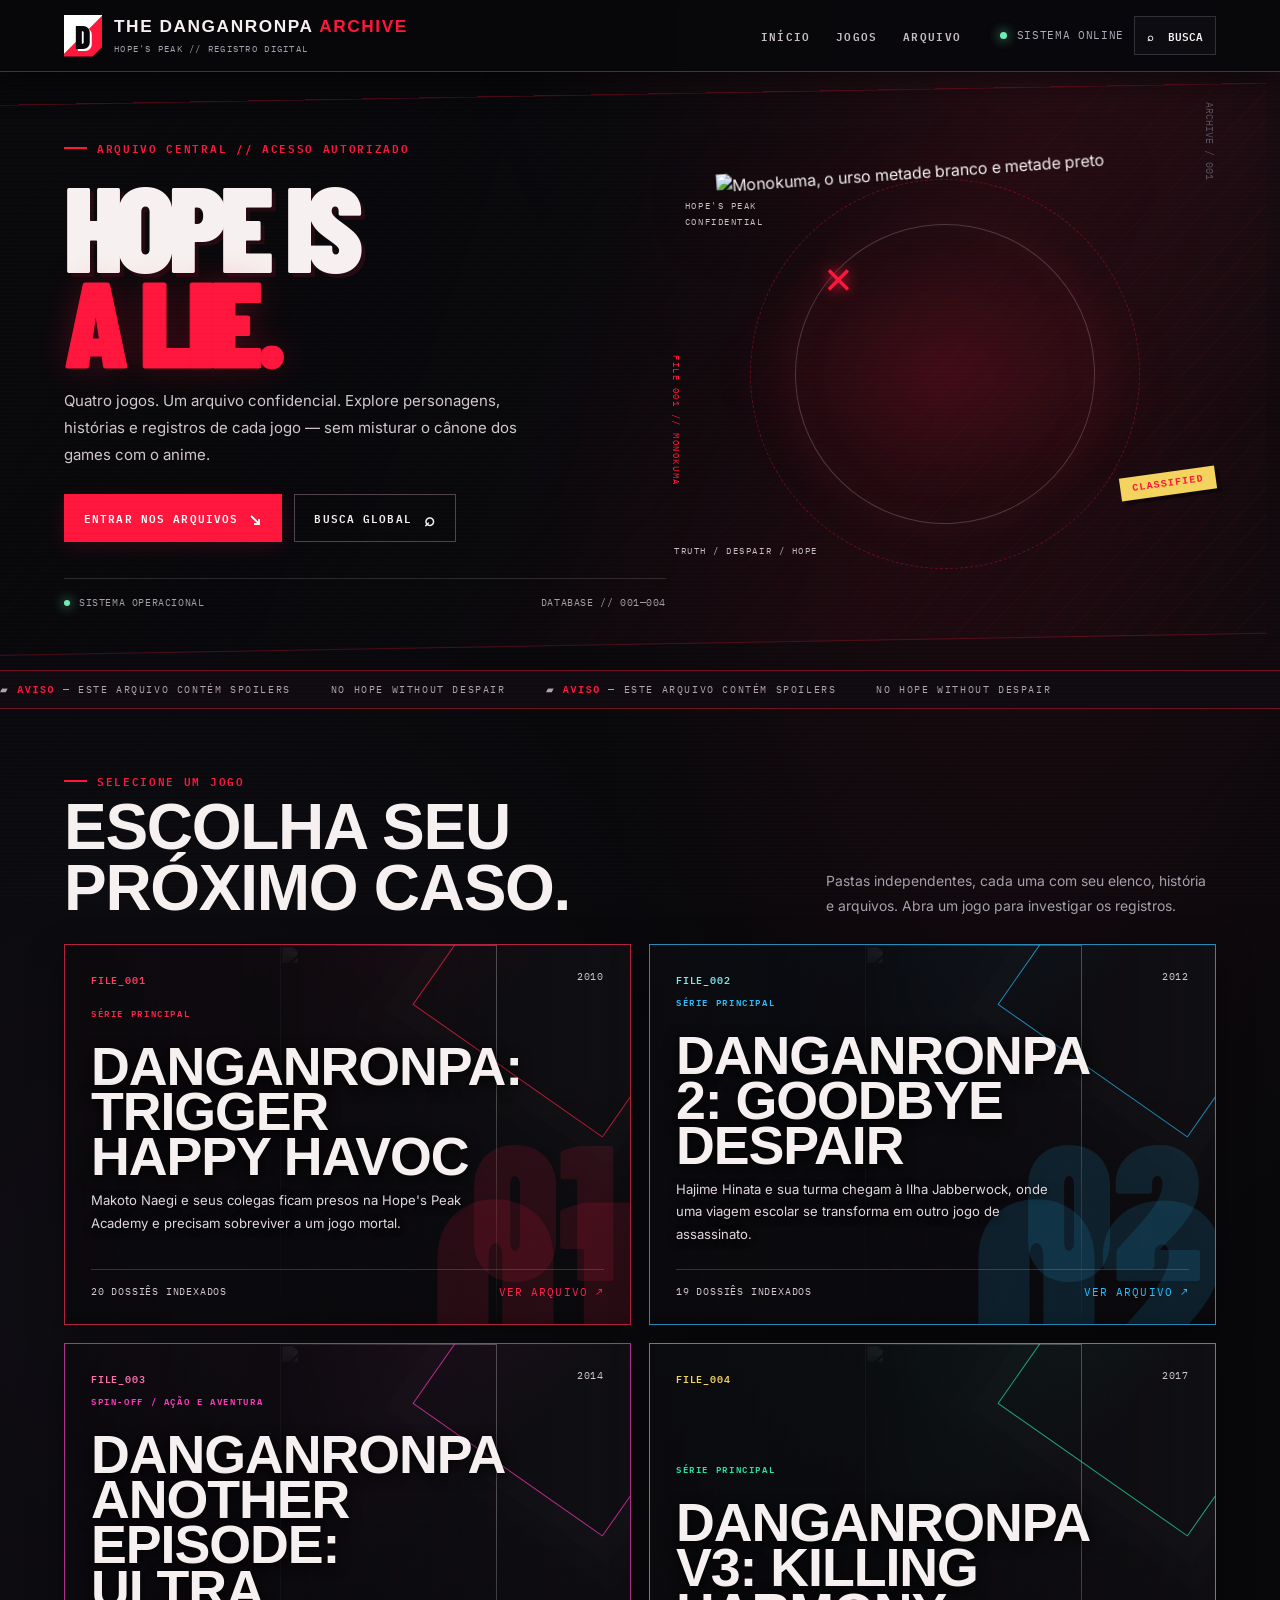
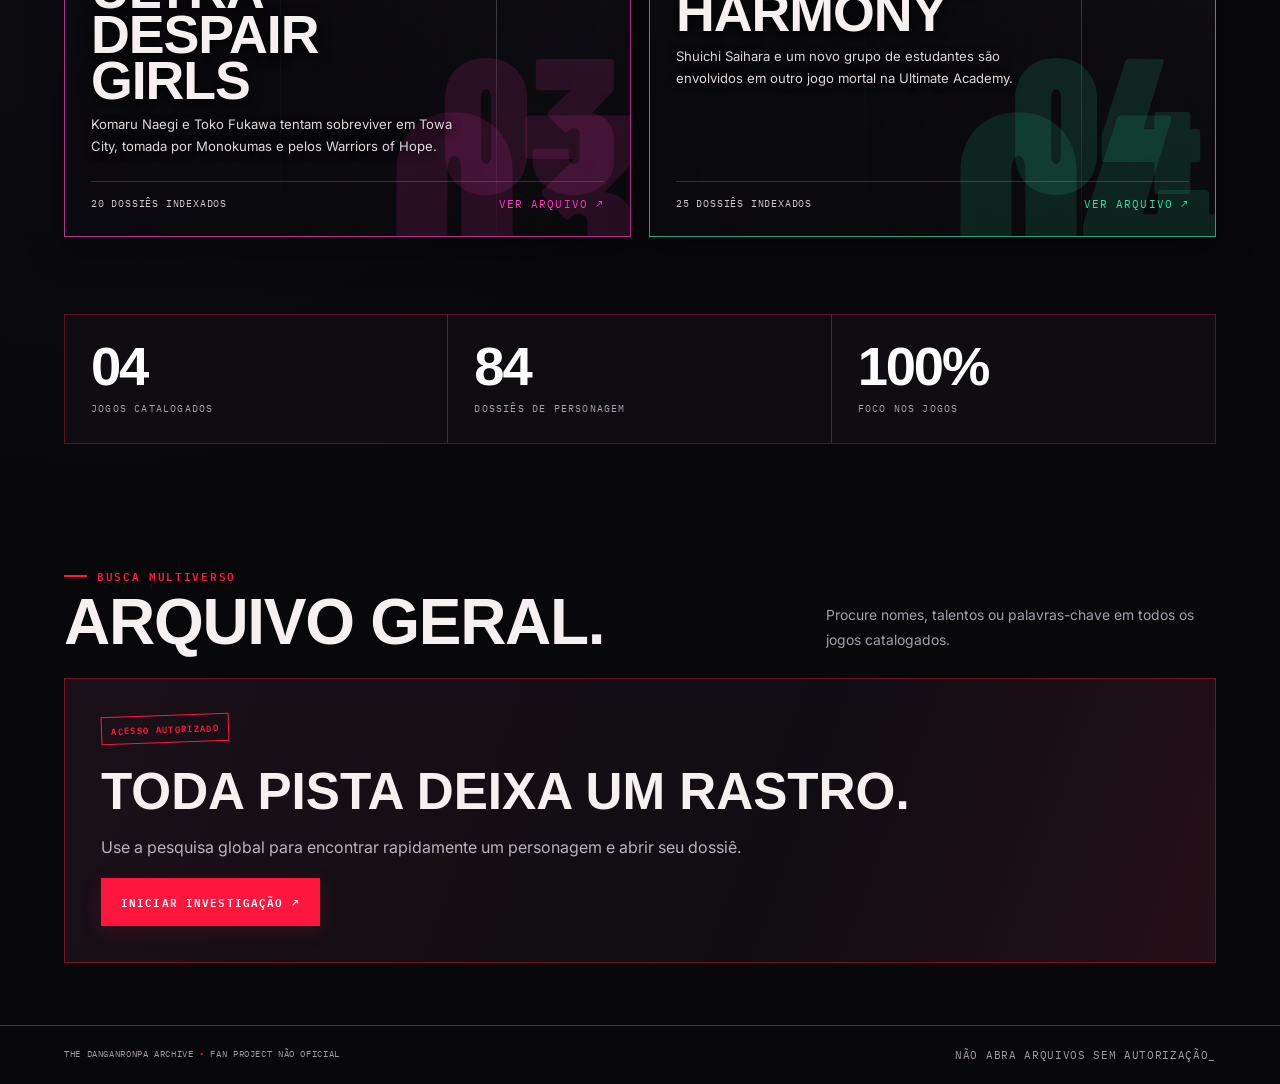
==== commit f87b19ac: "Add main navigation to archive header" ====
--- a/index.html
+++ b/index.html
@@ -1,3 +1,3 @@
 <!doctype html>
 <html lang="pt-BR"><head><meta charset="utf-8"><meta name="viewport" content="width=device-width,initial-scale=1"><meta name="theme-color" content="#0c0b10"><meta property="og:title" content="THE DANGANRONPA ARCHIVE"><meta property="og:description" content="Quatro jogos. Um arquivo confidencial. Explore personagens e histórias."><meta name="description" content="Um arquivo de fã dedicado aos jogos Danganronpa: personagens, histórias e registros separados por jogo."><title>THE DANGANRONPA ARCHIVE</title><link rel="preconnect" href="https://fonts.googleapis.com"><link href="https://fonts.googleapis.com/css2?family=Barlow+Condensed:wght@500;600;700;800;900&family=IBM+Plex+Mono:wght@400;500;600&family=Inter:wght@400;500;600;700;800&display=swap" rel="stylesheet"><link rel="stylesheet" href="assets/css/style.css"><script defer src="assets/js/app.js"></script></head>
-<body><div class="scanlines" aria-hidden="true"></div><header class="topbar"><a class="wordmark" href="#home"><span class="wordmark-symbol">D</span><span>THE DANGANRONPA <b>ARCHIVE</b><small>HOPE'S PEAK // REGISTRO DIGITAL</small></span></a><div class="topbar-right"><span class="status-dot"></span><span class="mono status-label">SISTEMA ONLINE</span><button id="global-search-open" class="icon-button" aria-label="Abrir busca global">⌕ <span>BUSCA</span></button></div></header><main id="app" tabindex="-1"><section class="loading-screen"><span class="loader-mark">D</span><p class="mono">RECUPERANDO ARQUIVOS CLASSIFICADOS...</p></section></main><footer class="site-footer"><span>THE DANGANRONPA ARCHIVE <i>•</i> FAN PROJECT NÃO OFICIAL</span><span class="mono">NÃO ABRA ARQUIVOS SEM AUTORIZAÇÃO_</span></footer><dialog id="search-dialog" class="search-dialog"><form method="dialog" class="search-head"><label for="global-search" class="mono">PESQUISA NO ARQUIVO</label><button class="icon-button close-dialog" aria-label="Fechar busca">✕</button></form><input id="global-search" type="search" placeholder="Nome, talento, jogo, palavra-chave..." autocomplete="off"><div id="search-results" class="search-results"><p class="muted">Digite para localizar arquivos.</p></div></dialog><dialog id="detail-dialog" class="detail-dialog"><button class="icon-button detail-close" aria-label="Fechar dossiê">✕</button><div id="detail-content"></div></dialog></body></html>+<body><div class="scanlines" aria-hidden="true"></div><header class="topbar"><a class="wordmark" href="#home"><span class="wordmark-symbol">D</span><span>THE DANGANRONPA <b>ARCHIVE</b><small>HOPE'S PEAK // REGISTRO DIGITAL</small></span></a><nav class="top-nav" aria-label="Navegação principal"><a href="#home">INÍCIO</a><a href="#games">JOGOS</a><a href="#archive">ARQUIVO</a></nav><div class="topbar-right"><span class="status-dot"></span><span class="mono status-label">SISTEMA ONLINE</span><button id="global-search-open" class="icon-button" aria-label="Abrir busca global">⌕ <span>BUSCA</span></button></div></header><main id="app" tabindex="-1"><section class="loading-screen"><span class="loader-mark">D</span><p class="mono">RECUPERANDO ARQUIVOS CLASSIFICADOS...</p></section></main><footer class="site-footer"><span>THE DANGANRONPA ARCHIVE <i>•</i> FAN PROJECT NÃO OFICIAL</span><span class="mono">NÃO ABRA ARQUIVOS SEM AUTORIZAÇÃO_</span></footer><dialog id="search-dialog" class="search-dialog"><form method="dialog" class="search-head"><label for="global-search" class="mono">PESQUISA NO ARQUIVO</label><button class="icon-button close-dialog" aria-label="Fechar busca">✕</button></form><input id="global-search" type="search" placeholder="Nome, talento, jogo, palavra-chave..." autocomplete="off"><div id="search-results" class="search-results"><p class="muted">Digite para localizar arquivos.</p></div></dialog><dialog id="detail-dialog" class="detail-dialog"><button class="icon-button detail-close" aria-label="Fechar dossiê">✕</button><div id="detail-content"></div></dialog></body></html>
--- a/assets/css/style.css
+++ b/assets/css/style.css
@@ -188,3 +188,62 @@
 @media(max-width:720px){.topbar{height:65px;padding-inline:16px}.wordmark{font-size:.68rem;gap:8px}.wordmark-symbol{width:32px;height:36px;font-size:1.7rem}.wordmark small{font-size:7px}.status-label{display:none}.hero{grid-template-columns:1fr;padding-top:65px;gap:5px}.hero h1{font-size:clamp(4rem,18vw,7rem)}.hero-art{min-height:260px;transform:none;margin-top:10px}.ring-one{width:250px}.ring-two{width:190px}.hero-monokuma{width:140px;height:140px}.bear-half{padding-top:35px}.bear-half i{width:14px;height:19px}.bear-mouth{top:74px}.hero-cross{transform:translate(90px,-85px)}.label-top{right:4%}.label-bottom{left:4%}.game-grid{grid-template-columns:1fr}.game-card{min-height:255px}.section-heading{align-items:start;flex-direction:column}.section-heading p{max-width:560px}.archive-strip{grid-template-columns:1fr}.archive-stat{border-right:0;border-bottom:1px solid var(--line);padding:17px 20px}.archive-stat:last-child{border-bottom:0}.archive-stat strong{font-size:2.5rem}.character-grid{grid-template-columns:repeat(2,minmax(0,1fr));gap:9px}.character-card{min-height:290px}.character-copy{padding:42px 11px 13px}.character-copy h3{font-size:1.5rem}.character-copy p{font-size:.67rem}.character-tools{width:100%}.filter-input{width:100%;flex:1 1 100%}.filter-select{width:100%;flex:1 1 100%}.story-intro{grid-template-columns:1fr}.detail-dialog{padding:19px}.detail-hero{grid-template-columns:100px 1fr;gap:14px}.detail-portrait{width:100px}.detail-title{font-size:2.5rem}.tag{font-size:8px}.record-card{grid-template-columns:32px 1fr;gap:10px}.record-open{grid-column:2;justify-self:start}.record-index{font-size:1.4rem}.site-footer{font-size:8px}.tabs{gap:5px}.tab{flex:1 1 calc(50% - 5px);padding:12px 7px;font-size:.61rem}}
 @media(max-width:390px){.character-grid{grid-template-columns:1fr}.character-card{min-height:370px}.hero-actions .btn{width:100%}.topbar-right{gap:5px}.icon-button{padding:8px}.detail-hero{grid-template-columns:1fr}.detail-portrait{width:135px}.hero-foot{font-size:8px}}
 @media(prefers-reduced-motion:reduce){*,*::before,*::after{animation-duration:.01ms!important;animation-iteration-count:1!important;scroll-behavior:auto!important;transition-duration:.01ms!important}}
+
+/* Monokuma real portrait in the landing hero */
+.hero-monokuma-img{position:relative;z-index:1;display:block;width:min(100%,245px);height:245px;object-fit:contain;filter:drop-shadow(14px 18px 0 #0007) drop-shadow(0 0 30px #ff3b5f22);transform:rotate(-4deg);}
+@media(max-width:720px){.hero-monokuma-img{width:190px;height:190px}}
+
+/* === VISUAL UPDATE: CINEMATIC ARCHIVE === */
+:root{--bg:#08080b;--paper:#f6f1f0;--line:#343039;--red:#ff163d;--pink:#ff3d7f}
+body{background:#08080b;background-image:radial-gradient(ellipse at 80% 5%,#50101b55,transparent 34%),radial-gradient(ellipse at 8% 48%,#19151e70,transparent 42%)}
+body:after{content:"";position:fixed;inset:0;pointer-events:none;z-index:-1;opacity:.12;background:repeating-linear-gradient(135deg,transparent 0 30px,#f22a4310 31px 32px,transparent 33px 66px)}
+.topbar{height:72px;background:#08080bf2;border-bottom-color:#8f1329;box-shadow:0 8px 32px #0008}
+.wordmark-symbol{background:linear-gradient(135deg,#fff 0 48%,#ff183c 49%);color:#08080b;text-shadow:2px 2px #fff}
+.wordmark{font-family:var(--display);font-size:1.08rem;letter-spacing:.09em}.wordmark b{color:#ff163d}
+.hero{min-height:570px;padding-top:66px;padding-bottom:60px;grid-template-columns:minmax(0,1fr) minmax(300px,.9fr);gap:8px}
+.hero:before{content:"";position:absolute;inset:22px -4vw 25px -7vw;z-index:-1;background:linear-gradient(110deg,#08080b 0%,#08080bd9 43%,#26091080 72%,transparent 100%),repeating-linear-gradient(135deg,transparent 0 18px,#ff163d0b 19px 20px);border-block:1px solid #ff163d42;transform:skewY(-1deg)}
+.hero h1{font-size:clamp(4.5rem,9.5vw,9.2rem);line-height:.78;text-shadow:4px 4px 0 #ff163d1c}.hero h1 span{color:#ff163d;text-shadow:0 0 35px #ff163d42}
+.hero-copy{max-width:490px;color:#d0c7cd;font-size:.94rem}.hero-art{min-height:400px;overflow:visible}
+.hero-art-monokuma .hero-monokuma-img{position:relative;z-index:1;display:block;width:min(100%,430px);height:430px;object-fit:contain;object-position:center;filter:drop-shadow(0 22px 32px #000) drop-shadow(0 0 28px #ff173b2a);animation:monokuma-float 6s ease-in-out infinite;mix-blend-mode:screen}
+.hero-art-monokuma:before{content:"";position:absolute;inset:10% 2%;background:radial-gradient(ellipse at center,#ff173b25,transparent 60%);filter:blur(14px)}
+.hero-ring{border-color:#ff163d55}.hero-ring.ring-one{width:min(34vw,390px);height:min(34vw,390px);border-style:dashed}.hero-ring.ring-two{width:min(26vw,300px);height:min(26vw,300px);border-color:#f5edf035}
+.hero-cross{color:#ff163d;z-index:2;text-shadow:0 0 14px #ff163d;top:48%;left:7%}
+.art-label,.hero-vertical-code{z-index:3;color:#c8bec5;font-size:9px;letter-spacing:.17em}.label-top{top:9%;left:2%;bottom:auto;right:auto}.label-bottom{bottom:7%;right:2%}
+.art-stamp{z-index:3;border-color:#ff163d;color:#ff163d;right:0;bottom:22%;transform:rotate(-8deg)}
+.hero-vertical-code{position:absolute;left:-1%;bottom:24%;writing-mode:vertical-rl;color:#ff163d}
+.hero-foot{display:flex;justify-content:space-between;gap:12px;flex-wrap:wrap;margin-top:36px;padding-top:16px;border-top:1px solid #ffffff22;color:#a59ca5}
+.ticker{background:#100b10;border-block-color:#ff163d66;color:#b1a5ad}.ticker-track{animation-duration:28s}.ticker strong{color:#ff163d}
+.section-heading h2{font-size:clamp(2.7rem,5vw,4.8rem);letter-spacing:-.02em}.game-grid{grid-template-columns:repeat(2,minmax(0,1fr));gap:18px}
+.game-card{min-height:320px;padding:25px 26px;background:#111014;border-color:color-mix(in srgb,var(--game-accent) 65%,#29252d);box-shadow:inset 0 0 0 1px #ffffff04,0 12px 34px #0006;isolation:isolate}
+.game-card-art{position:absolute;z-index:-3;right:0;top:0;width:62%;height:100%;object-fit:cover;object-position:center 15%;opacity:.6;filter:grayscale(.28) contrast(1.08);mix-blend-mode:screen;transition:transform .5s,opacity .4s}
+.game-card-shade{position:absolute;z-index:-2;inset:0;background:linear-gradient(90deg,#0a090df7 0%,#0a090de8 38%,#0a090d70 75%,#0a090d30 100%),linear-gradient(0deg,#09080bf5 0%,transparent 65%),linear-gradient(135deg,color-mix(in srgb,var(--game-accent) 28%,transparent),transparent 52%)}
+.game-card:before{right:-10px;bottom:-70px;opacity:.12;color:var(--game-accent)}.game-card:after{right:-60px;top:-85px;width:230px;height:230px;border-color:var(--game-accent);opacity:.7}
+.game-card:hover{transform:translateY(-6px);box-shadow:0 18px 45px #000a,0 0 24px color-mix(in srgb,var(--game-accent) 15%,transparent)}.game-card:hover .game-card-art{transform:scale(1.07);opacity:.82}
+.game-topline{color:#d1c7cf}.game-index{color:var(--game-accent);font-weight:600}.game-card-main{position:relative;max-width:76%;margin-top:auto;margin-bottom:auto}
+.game-kicker{color:var(--game-accent);font:600 9px var(--mono);letter-spacing:.18em;text-transform:uppercase}
+.game-card h3{font-size:clamp(2.4rem,4.2vw,4.1rem);line-height:.84;letter-spacing:-.02em;text-shadow:0 3px 14px #000}.game-card p{color:#e0d8de;text-shadow:0 2px 8px #000;font-size:.82rem}
+.game-bottom{position:relative;color:#d2c7cf;border-color:#ffffff2a;padding-top:15px}.game-arrow{font-size:.68rem;letter-spacing:.1em;color:var(--game-accent)}.game-watermark{color:var(--game-accent);opacity:.12}
+.game-thh{--game-accent:#ff2148!important}.game-gd{--game-accent:#26bfff!important}.game-udg{--game-accent:#ff38bd!important}.game-v3{--game-accent:#26e6a0!important}
+.archive-strip{border-color:#ff163d55;background:#100d12}.archive-stat strong{font-size:3.4rem;color:#fff}.archive-stat span{letter-spacing:.12em}.section{padding:62px 0}
+.global-archive .classified{position:relative;overflow:hidden;padding:36px;background:linear-gradient(110deg,#1b1018,#100d12 62%,#251018);border-color:#ff163d66}.global-archive .classified:after{content:"ARCHIVE";position:absolute;right:-18px;bottom:-54px;font:900 9rem/.8 var(--display);color:#ff163d0d;pointer-events:none}
+.btn{border-color:#51434c;letter-spacing:.1em}.btn-primary{background:#ff163d;border-color:#ff163d;box-shadow:0 5px 20px #ff163d24}.btn-primary:hover{background:#ff3155;box-shadow:0 8px 25px #ff163d44}
+.game-hero{min-height:300px;background:linear-gradient(90deg,#100d12f5 0%,#100d12d9 53%,#100d1270 100%),linear-gradient(135deg,color-mix(in srgb,var(--game-accent) 23%,#17161c),#101014 68%);border-color:color-mix(in srgb,var(--game-accent) 50%,#37313b)}
+.character-card{border-color:#41333e;background:#17131b}.character-card:hover{border-color:var(--pink);box-shadow:0 12px 28px #0008,0 0 0 1px #ff3d7f33}
+.character-image{background:radial-gradient(circle at 50% 20%,#51333e,#17131b 74%)}.character-image img{filter:saturate(.92) contrast(1.08)}.character-copy{background:linear-gradient(0deg,#09080bf7 0%,#09080bdc 70%,transparent 100%)}
+.character-role{color:var(--game-accent,var(--pink))}.character-open{border-color:#ffffff55;backdrop-filter:blur(8px)}.tabs{gap:8px}
+.tab.active{box-shadow:inset 0 -2px var(--game-accent,var(--red));border-color:color-mix(in srgb,var(--game-accent,var(--red)) 45%,var(--line))}
+.story-intro{display:grid;grid-template-columns:1.4fr .6fr;gap:18px;align-items:stretch}.story-intro .classified{background:linear-gradient(125deg,#211019,#141117);border-color:#6b2537}
+.story-side{padding:23px;border:1px solid var(--line);background:linear-gradient(160deg,#17131b,#0d0c10)}
+.location-line{padding:13px 0;border-bottom:1px solid #ffffff18;color:#d2c8d0;font-size:.85rem}.location-line span{font:10px var(--mono);color:var(--red);margin-right:12px}
+.record-card{position:relative;overflow:hidden;background:linear-gradient(110deg,#1a131b,#111014);border-color:#39313d}.record-card:after{content:"";position:absolute;right:10%;top:-30px;width:100px;height:140px;border:1px solid #ff163d22;transform:rotate(28deg);pointer-events:none}.record-index{color:var(--red)}
+.classified{background:repeating-linear-gradient(135deg,#17131a,#17131a 8px,#1b151d 8px,#1b151d 16px);border-color:#493640}
+.site-footer{background:#08080b;border-top-color:#8f1329;color:#a49aa3}.search-dialog,.detail-dialog{background:#100d12f7;border-color:#743044}.search-result:hover{border-color:var(--red);background:#ff163d0a}.search-avatar{background:#ff163d;color:#fff}
+@keyframes monokuma-float{0%,100%{transform:translateY(0) rotate(1deg)}50%{transform:translateY(-10px) rotate(-1deg)}}
+@media(max-width:900px){.hero{grid-template-columns:minmax(0,1fr) minmax(220px,.8fr);min-height:470px}.hero-art-monokuma .hero-monokuma-img{height:350px}.game-card{min-height:295px}.game-card-main{max-width:88%}}
+@media(max-width:640px){.hero{grid-template-columns:1fr;padding:34px 0 42px;gap:0}.hero-content{order:2}.hero-art{order:1;min-height:235px;margin-bottom:10px}.hero-art-monokuma .hero-monokuma-img{height:260px;width:100%}.hero-ring.ring-one{width:220px;height:220px}.hero-ring.ring-two{width:165px;height:165px}.hero-vertical-code{left:2%;bottom:20%}.hero h1{font-size:clamp(4.3rem,19vw,6.5rem)}.hero-foot{font-size:.58rem}.game-grid{grid-template-columns:1fr;gap:12px}.game-card{min-height:270px;padding:20px}.game-card-art{width:70%;opacity:.54}.game-card-main{max-width:91%}.game-card h3{font-size:clamp(2.5rem,11vw,3.5rem)}.game-hero{min-height:320px}.archive-strip{grid-template-columns:repeat(3,minmax(0,1fr))}.archive-stat{padding:14px 10px}.archive-stat strong{font-size:2.2rem}.archive-stat span{font-size:8px;line-height:1.5}.game-card p{max-width:100%}.story-intro{grid-template-columns:1fr}}
+@media(prefers-reduced-motion:reduce){.hero-art-monokuma .hero-monokuma-img{animation:none}.game-card-art{transition:none}}
+
+.top-nav{display:flex;align-items:center;gap:clamp(12px,2vw,30px);margin-left:auto;margin-right:clamp(18px,3vw,48px)}
+.top-nav a{font:600 .67rem var(--mono);letter-spacing:.12em;color:#c8bec5;transition:color .2s}.top-nav a:hover{color:#ff163d}
+@media(max-width:760px){.top-nav{gap:10px;margin-right:12px}.top-nav a{font-size:.58rem;letter-spacing:.04em}.wordmark small{display:none}}
+@media(max-width:520px){.top-nav{display:none}}
